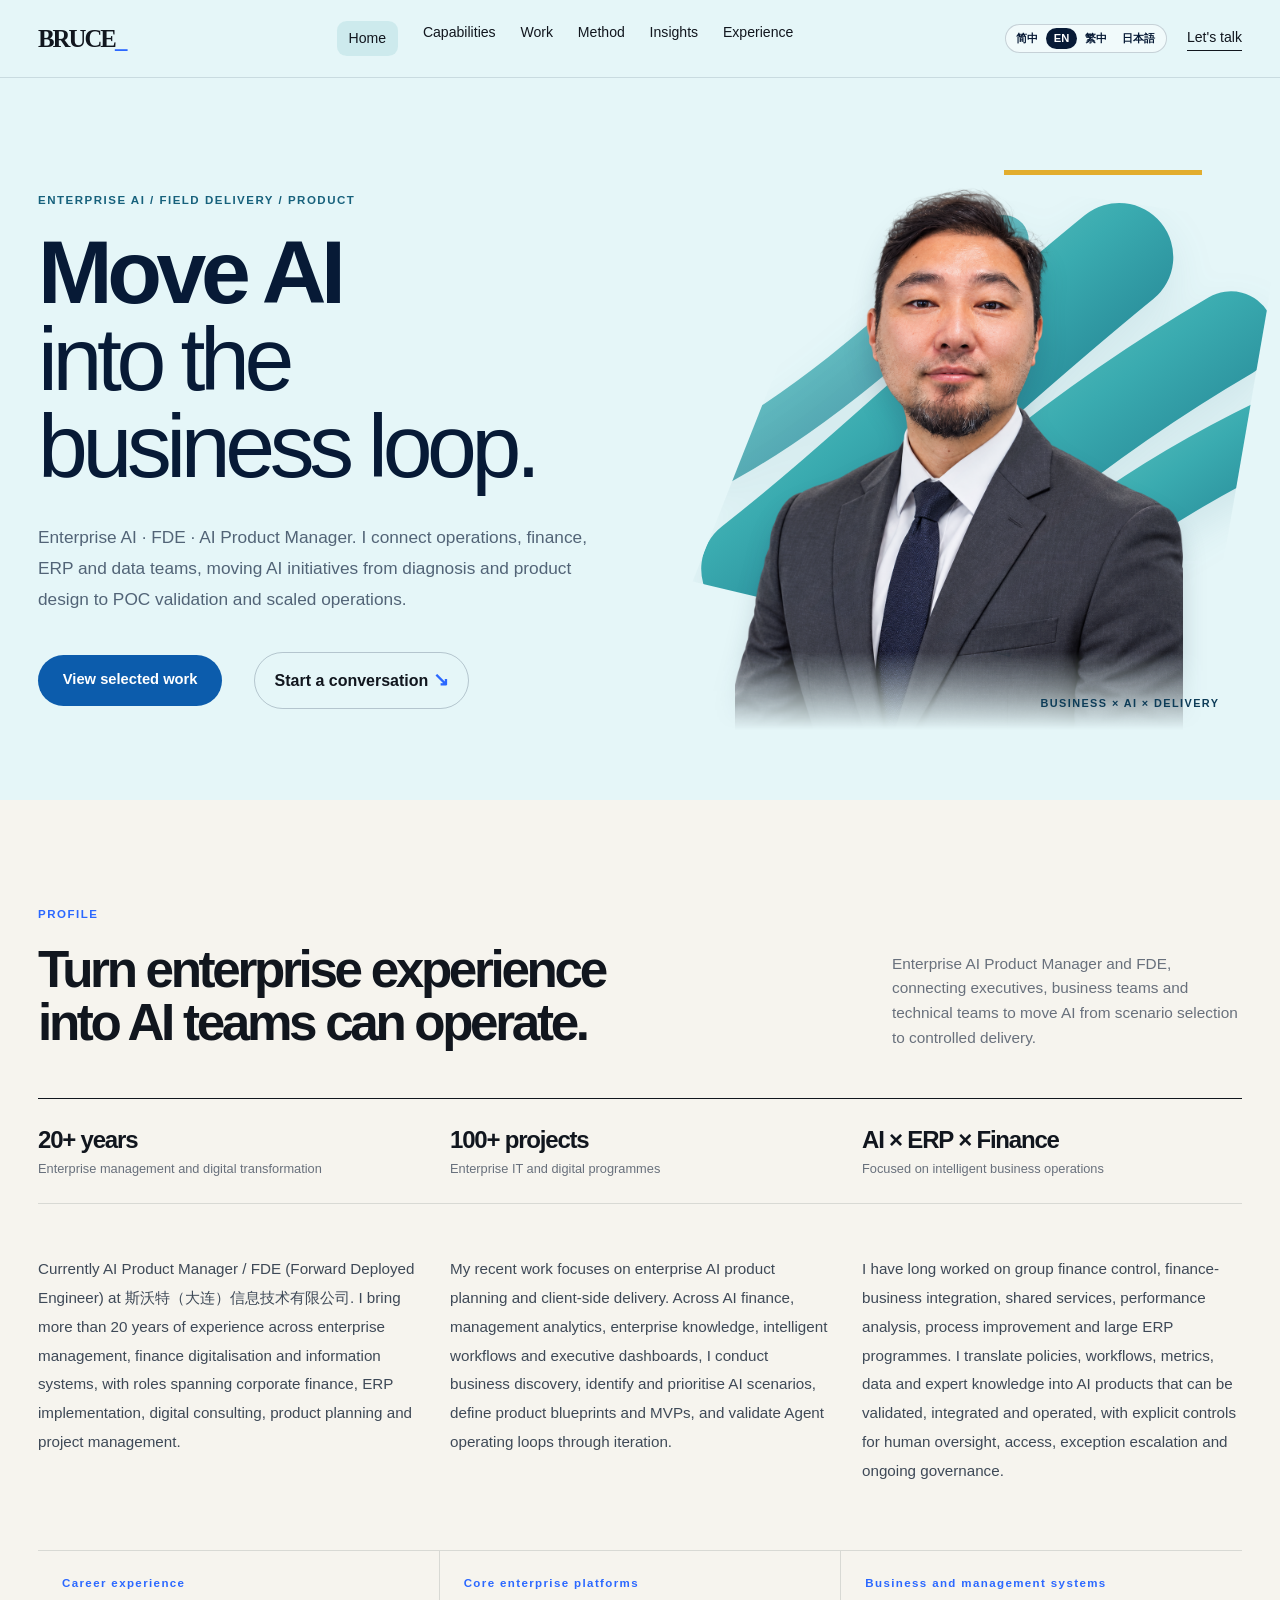
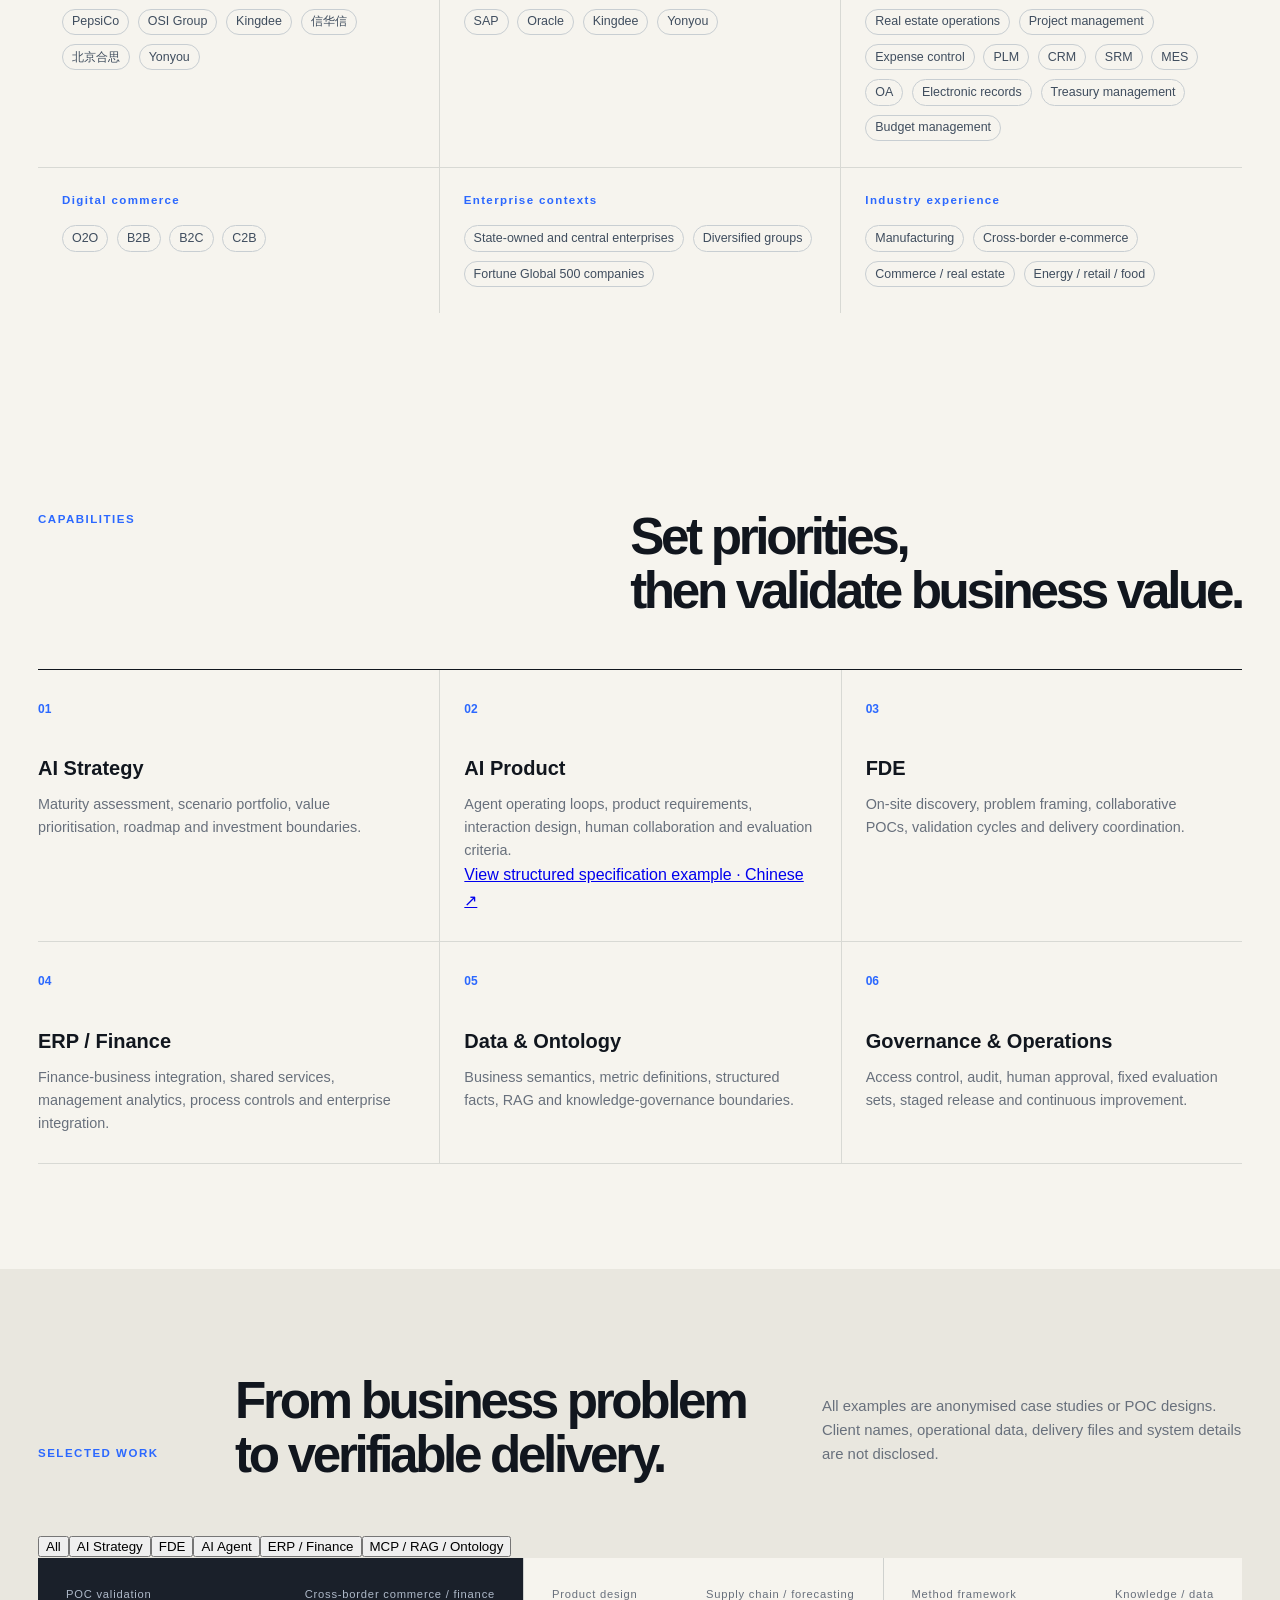
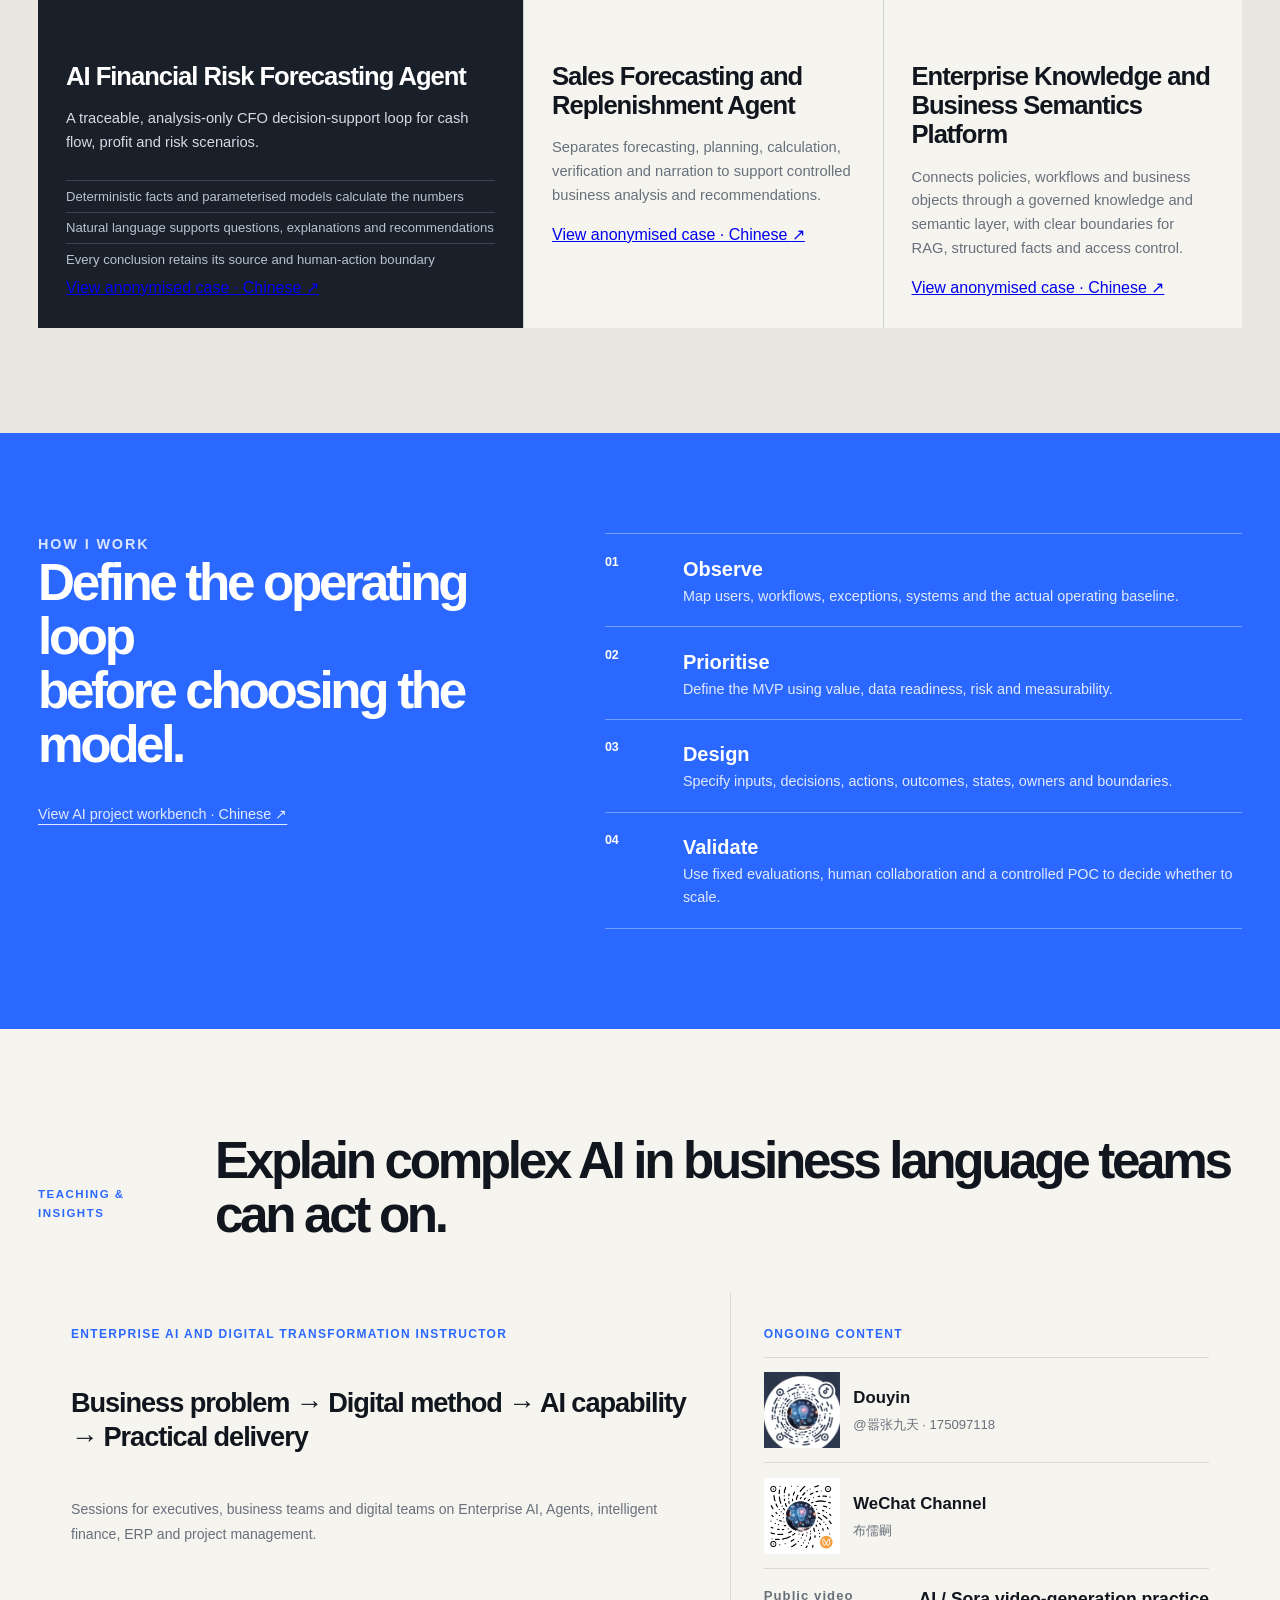
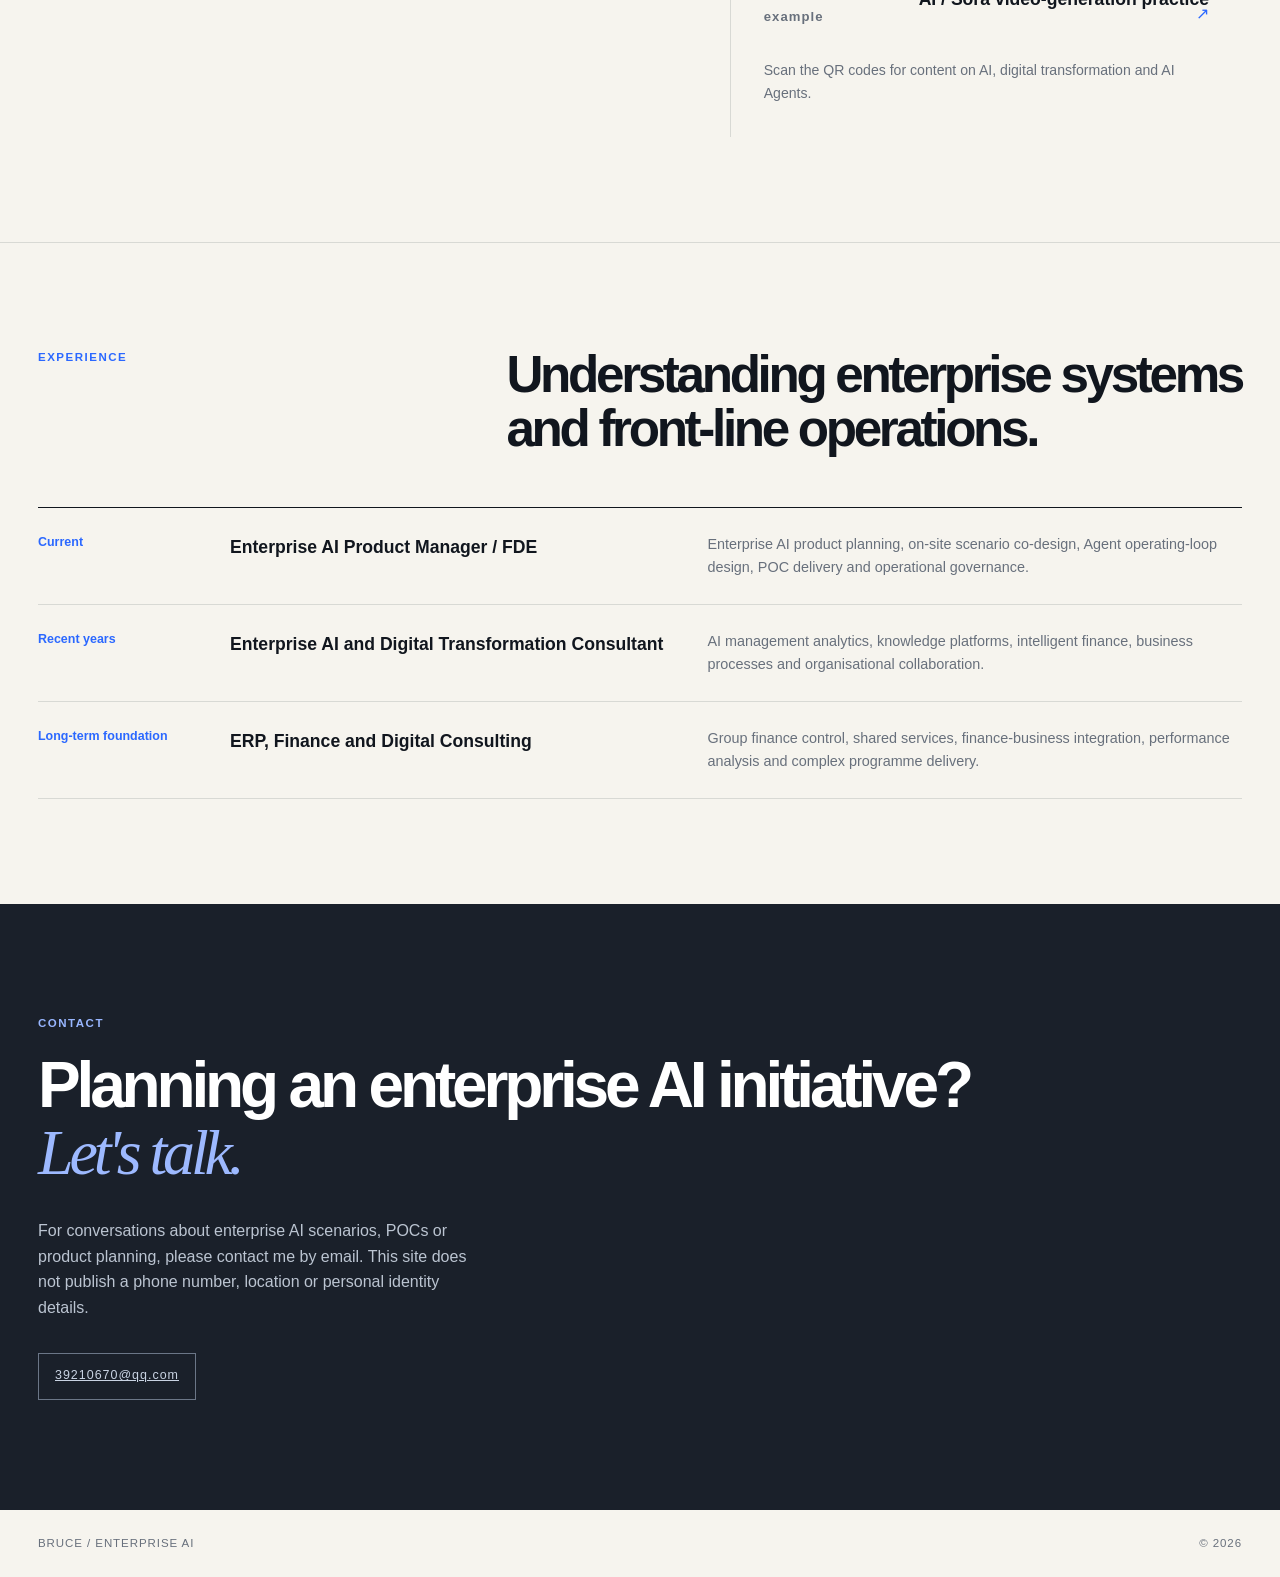
==== en/index.html @ 6c855cea "Publish Bruce AI portfolio" ====
<!doctype html>
<html lang="en">
  <head>
    <meta charset="UTF-8" />
    <meta name="viewport" content="width=device-width, initial-scale=1.0" />
    <meta name="description" content="Bruce's portfolio in Enterprise AI, FDE, AI product management and digital transformation." />
    <title>Bruce | Enterprise AI · FDE · AI Product Manager</title>
    <link rel="alternate" hreflang="zh-CN" href="../index.html" />
    <link rel="alternate" hreflang="en" href="../en/" />
    <link rel="alternate" hreflang="zh-Hant" href="../zh-hant/" />
    <link rel="alternate" hreflang="ja" href="../ja/" />
    <link rel="alternate" hreflang="x-default" href="../index.html" />
    <link rel="icon" type="image/svg+xml" href="../favicon.svg" />
    <link rel="stylesheet" href="../styles.css" />
    <link rel="stylesheet" href="../channel.css" />
    <link rel="stylesheet" href="../profile.css" />
    <link rel="stylesheet" href="../hero-refresh.css" />
    <link rel="stylesheet" href="../hero-cutout.css" />
    <link rel="stylesheet" href="../language.css" />
  </head>
  <body>
    <a class="skip-link" href="#main">Skip to main content</a>
    <header class="site-header">
      <a class="brand" href="#top" aria-label="Bruce home">BRUCE<span>_</span></a>
      <nav aria-label="Primary navigation">
        <a href="#top">Home</a>
        <a href="#capabilities">Capabilities</a>
        <a href="#projects">Work</a>
        <a href="#method">Method</a>
        <a href="#insights">Insights</a>
        <a href="#experience">Experience</a>
      </nav>
      <div class="header-tools">
        <div class="language-tabs" aria-label="Language selection">
          <a href="../index.html" lang="zh-CN">简中</a>
          <a href="../en/" lang="en" aria-current="page">EN</a>
          <a href="../zh-hant/" lang="zh-Hant">繁中</a>
          <a href="../ja/" lang="ja">日本語</a>
        </div>
        <details class="language-menu">
          <summary>EN</summary>
          <div>
            <a href="../index.html" lang="zh-CN">简体中文</a>
            <a href="../en/" lang="en" aria-current="page">English</a>
            <a href="../zh-hant/" lang="zh-Hant">繁體中文</a>
            <a href="../ja/" lang="ja">日本語</a>
          </div>
        </details>
        <a class="header-cta" href="#contact">Let's talk</a>
      </div>
    </header>

    <main id="main">
      <section class="hero" id="top" aria-labelledby="hero-title">
        <div class="hero-copy">
          <p class="eyebrow">ENTERPRISE AI / FIELD DELIVERY / PRODUCT</p>
          <h1 id="hero-title">Move AI<br /><em>into the<br />business loop.</em></h1>
          <p class="lede">Enterprise AI · FDE · AI Product Manager. I connect operations, finance, ERP and data teams, moving AI initiatives from diagnosis and product design to POC validation and scaled operations.</p>
          <div class="hero-actions">
            <a class="button primary" href="#projects">View selected work</a>
            <a class="text-link" href="#contact">Start a conversation <span aria-hidden="true">↘</span></a>
          </div>
        </div>
        <figure class="hero-portrait">
          <img src="../assets/profile/bruce-portrait-cutout-v1.png" alt="Professional portrait of Bruce" />
          <figcaption>BUSINESS × AI × DELIVERY</figcaption>
        </figure>
      </section>

      <section class="section profile" id="profile" aria-labelledby="profile-title">
        <div class="section-intro profile-intro">
          <div><p class="eyebrow">PROFILE</p><h2 id="profile-title">Turn enterprise experience<br />into AI teams can operate.</h2></div>
          <p>Enterprise AI Product Manager and FDE, connecting executives, business teams and technical teams to move AI from scenario selection to controlled delivery.</p>
        </div>
        <div class="profile-proof" aria-label="Experience overview">
          <div><strong>20+ years</strong><span>Enterprise management and digital transformation</span></div>
          <div><strong>100+ projects</strong><span>Enterprise IT and digital programmes</span></div>
          <div><strong>AI × ERP × Finance</strong><span>Focused on intelligent business operations</span></div>
        </div>
        <div class="profile-story">
          <p>Currently AI Product Manager / FDE (Forward Deployed Engineer) at 斯沃特（大连）信息技术有限公司. I bring more than 20 years of experience across enterprise management, finance digitalisation and information systems, with roles spanning corporate finance, ERP implementation, digital consulting, product planning and project management.</p>
          <p>My recent work focuses on enterprise AI product planning and client-side delivery. Across AI finance, management analytics, enterprise knowledge, intelligent workflows and executive dashboards, I conduct business discovery, identify and prioritise AI scenarios, define product blueprints and MVPs, and validate Agent operating loops through iteration.</p>
          <p>I have long worked on group finance control, finance-business integration, shared services, performance analysis, process improvement and large ERP programmes. I translate policies, workflows, metrics, data and expert knowledge into AI products that can be validated, integrated and operated, with explicit controls for human oversight, access, exception escalation and ongoing governance.</p>
        </div>
        <div class="profile-context" aria-label="Professional background overview">
          <article><p>Career experience</p><ul><li>PepsiCo</li><li>OSI Group</li><li>Kingdee</li><li>信华信</li><li>北京合思</li><li>Yonyou</li></ul></article>
          <article><p>Core enterprise platforms</p><ul><li>SAP</li><li>Oracle</li><li>Kingdee</li><li>Yonyou</li></ul></article>
          <article><p>Business and management systems</p><ul><li>Real estate operations</li><li>Project management</li><li>Expense control</li><li>PLM</li><li>CRM</li><li>SRM</li><li>MES</li><li>OA</li><li>Electronic records</li><li>Treasury management</li><li>Budget management</li></ul></article>
          <article><p>Digital commerce</p><ul><li>O2O</li><li>B2B</li><li>B2C</li><li>C2B</li></ul></article>
          <article><p>Enterprise contexts</p><ul><li>State-owned and central enterprises</li><li>Diversified groups</li><li>Fortune Global 500 companies</li></ul></article>
          <article><p>Industry experience</p><ul><li>Manufacturing</li><li>Cross-border e-commerce</li><li>Commerce / real estate</li><li>Energy / retail / food</li></ul></article>
        </div>
      </section>

      <section class="section" id="capabilities" aria-labelledby="capabilities-title">
        <div class="section-intro">
          <p class="eyebrow">CAPABILITIES</p>
          <h2 id="capabilities-title">Set priorities,<br />then validate business value.</h2>
        </div>
        <div class="capability-grid">
          <article><span>01</span><h3>AI Strategy</h3><p>Maturity assessment, scenario portfolio, value prioritisation, roadmap and investment boundaries.</p></article>
          <article><span>02</span><h3>AI Product</h3><p>Agent operating loops, product requirements, interaction design, human collaboration and evaluation criteria.</p><a href="../cases/schema-configurator.html#product-preview">View structured specification example · Chinese ↗</a></article>
          <article><span>03</span><h3>FDE</h3><p>On-site discovery, problem framing, collaborative POCs, validation cycles and delivery coordination.</p></article>
          <article><span>04</span><h3>ERP / Finance</h3><p>Finance-business integration, shared services, management analytics, process controls and enterprise integration.</p></article>
          <article><span>05</span><h3>Data & Ontology</h3><p>Business semantics, metric definitions, structured facts, RAG and knowledge-governance boundaries.</p></article>
          <article><span>06</span><h3>Governance & Operations</h3><p>Access control, audit, human approval, fixed evaluation sets, staged release and continuous improvement.</p></article>
        </div>
      </section>

      <section class="section projects" id="projects" aria-labelledby="projects-title">
        <div class="section-intro wide">
          <p class="eyebrow">SELECTED WORK</p>
          <h2 id="projects-title">From business problem<br />to verifiable delivery.</h2>
          <p>All examples are anonymised case studies or POC designs. Client names, operational data, delivery files and system details are not disclosed.</p>
        </div>
        <div class="project-filters" aria-label="Filter cases by capability">
          <button class="filter-button active" type="button" data-filter="all" aria-pressed="true">All</button><button class="filter-button" type="button" data-filter="strategy" aria-pressed="false">AI Strategy</button><button class="filter-button" type="button" data-filter="fde" aria-pressed="false">FDE</button><button class="filter-button" type="button" data-filter="agent" aria-pressed="false">AI Agent</button><button class="filter-button" type="button" data-filter="finance" aria-pressed="false">ERP / Finance</button><button class="filter-button" type="button" data-filter="ontology" aria-pressed="false">MCP / RAG / Ontology</button>
        </div>
        <div class="project-stack">
          <article class="project-card featured" data-tags="agent,fde,finance">
            <div class="project-meta"><span>POC validation</span><span>Cross-border commerce / finance</span></div>
            <h3>AI Financial Risk Forecasting Agent</h3>
            <p>A traceable, analysis-only CFO decision-support loop for cash flow, profit and risk scenarios.</p>
            <ul><li>Deterministic facts and parameterised models calculate the numbers</li><li>Natural language supports questions, explanations and recommendations</li><li>Every conclusion retains its source and human-action boundary</li></ul>
            <a class="case-link" href="../cases/ai-finance-risk-agent.html">View anonymised case · Chinese <span aria-hidden="true">↗</span></a>
          </article>
          <article class="project-card" data-tags="agent,strategy,finance">
            <div class="project-meta"><span>Product design</span><span>Supply chain / forecasting</span></div>
            <h3>Sales Forecasting and Replenishment Agent</h3>
            <p>Separates forecasting, planning, calculation, verification and narration to support controlled business analysis and recommendations.</p>
            <a class="case-link" href="../cases/sales-forecast-replenishment-agent.html">View anonymised case · Chinese <span aria-hidden="true">↗</span></a>
          </article>
          <article class="project-card" data-tags="ontology,strategy,fde">
            <div class="project-meta"><span>Method framework</span><span>Knowledge / data</span></div>
            <h3>Enterprise Knowledge and Business Semantics Platform</h3>
            <p>Connects policies, workflows and business objects through a governed knowledge and semantic layer, with clear boundaries for RAG, structured facts and access control.</p>
            <a class="case-link" href="../cases/knowledge-semantic-platform.html">View anonymised case · Chinese <span aria-hidden="true">↗</span></a>
          </article>
        </div>
      </section>

      <section class="method" id="method" aria-labelledby="method-title">
        <div>
          <p class="eyebrow">HOW I WORK</p>
          <h2 id="method-title">Define the operating loop<br />before choosing the model.</h2>
          <p style="margin-top:2rem"><a href="../cases/ai-project-workbench.html#product-preview" style="color:inherit;text-underline-offset:5px">View AI project workbench · Chinese ↗</a></p>
        </div>
        <ol>
          <li><b>01</b><div><h3>Observe</h3><p>Map users, workflows, exceptions, systems and the actual operating baseline.</p></div></li>
          <li><b>02</b><div><h3>Prioritise</h3><p>Define the MVP using value, data readiness, risk and measurability.</p></div></li>
          <li><b>03</b><div><h3>Design</h3><p>Specify inputs, decisions, actions, outcomes, states, owners and boundaries.</p></div></li>
          <li><b>04</b><div><h3>Validate</h3><p>Use fixed evaluations, human collaboration and a controlled POC to decide whether to scale.</p></div></li>
        </ol>
      </section>

      <section class="section insights" id="insights" aria-labelledby="insights-title">
        <div class="section-intro wide"><p class="eyebrow">TEACHING & INSIGHTS</p><h2 id="insights-title">Explain complex AI in business language teams can act on.</h2></div>
        <div class="insight-layout">
          <div class="teaching"><p>Enterprise AI and digital transformation instructor</p><h3>Business problem → Digital method → AI capability → Practical delivery</h3><span>Sessions for executives, business teams and digital teams on Enterprise AI, Agents, intelligent finance, ERP and project management.</span></div>
          <div class="channels"><p>Ongoing content</p><div class="channel-card"><img src="../assets/channels/image1.png" alt="QR code for the Douyin account 嚣张九天" /><div><strong>Douyin</strong><span>@嚣张九天 · 175097118</span></div></div><div class="channel-card"><img src="../assets/channels/image2.png" alt="QR code for the WeChat Channel 布儒嗣" /><div><strong>WeChat Channel</strong><span>布儒嗣</span></div></div><a class="featured-video" href="https://www.bilibili.com/video/BV1Lt421V7Rb/" target="_blank" rel="noreferrer"><span>Public video example</span><strong>AI / Sora video-generation practice</strong><i aria-hidden="true">↗</i></a><small>Scan the QR codes for content on AI, digital transformation and AI Agents.</small></div>
        </div>
      </section>

      <section class="section experience" id="experience" aria-labelledby="experience-title">
        <div class="section-intro"><p class="eyebrow">EXPERIENCE</p><h2 id="experience-title">Understanding enterprise systems<br />and front-line operations.</h2></div>
        <div class="timeline">
          <article><span>Current</span><h3>Enterprise AI Product Manager / FDE</h3><p>Enterprise AI product planning, on-site scenario co-design, Agent operating-loop design, POC delivery and operational governance.</p></article>
          <article><span>Recent years</span><h3>Enterprise AI and Digital Transformation Consultant</h3><p>AI management analytics, knowledge platforms, intelligent finance, business processes and organisational collaboration.</p></article>
          <article><span>Long-term foundation</span><h3>ERP, Finance and Digital Consulting</h3><p>Group finance control, shared services, finance-business integration, performance analysis and complex programme delivery.</p></article>
        </div>
      </section>

      <section class="contact" id="contact" aria-labelledby="contact-title">
        <p class="eyebrow">CONTACT</p>
        <h2 id="contact-title">Planning an enterprise AI initiative?<br /><em>Let's talk.</em></h2>
        <p>For conversations about enterprise AI scenarios, POCs or product planning, please contact me by email. This site does not publish a phone number, location or personal identity details.</p>
        <a class="email-placeholder" href="mailto:39210670@qq.com">39210670@qq.com</a>
      </section>
    </main>

    <footer><span>BRUCE / ENTERPRISE AI</span><span>© 2026</span></footer>
    <script>
      const filters = document.querySelectorAll('.filter-button');
      const cards = document.querySelectorAll('.project-card');
      filters.forEach((filter) => filter.addEventListener('click', () => {
        const selected = filter.dataset.filter;
        filters.forEach((item) => { item.classList.toggle('active', item === filter); item.setAttribute('aria-pressed', item === filter); });
        cards.forEach((card) => { card.hidden = selected !== 'all' && !card.dataset.tags.split(',').includes(selected); });
      }));
    </script>
  </body>
</html>
---- styles.css ----
:root{--ink:#11161e;--paper:#f6f4ee;--muted:#68707c;--line:#d8d9d4;--blue:#2b68ff;--blue-pale:#eaf0ff;--panel:#1a202a}*{box-sizing:border-box}html{scroll-behavior:smooth}body{margin:0;background:var(--paper);color:var(--ink);font-family:Inter,"PingFang SC","Microsoft YaHei",Arial,sans-serif;font-size:16px;line-height:1.6}.skip-link{position:absolute;left:-999px}.skip-link:focus{left:1rem;top:1rem;background:#fff;padding:.5rem;z-index:10}.site-header{height:78px;display:flex;align-items:center;justify-content:space-between;max-width:1280px;margin:auto;padding:0 38px;border-bottom:1px solid var(--line)}.brand{font-family:Georgia,serif;font-size:1.55rem;font-weight:800;letter-spacing:-.08em;color:var(--ink);text-decoration:none}.brand span{color:var(--blue)}nav{display:flex;gap:1.55rem}nav a,.header-cta{font-size:.88rem;text-decoration:none;color:var(--ink)}.header-cta{border-bottom:1px solid var(--ink);padding-bottom:2px}.hero{max-width:1280px;margin:auto;padding:100px 38px 84px;display:grid;grid-template-columns:1.12fr .88fr;gap:5rem;min-height:650px}.eyebrow{margin:0 0 1.2rem;font-size:.72rem;font-weight:700;letter-spacing:.13em;color:var(--blue)}h1,h2,h3,p{margin-top:0}h1{font-size:clamp(3.4rem,7vw,6.8rem);line-height:.97;letter-spacing:-.075em;margin:0 0 2rem}h1 em,h2 em{font-family:Georgia,serif;font-weight:400}h1 em{color:var(--blue)}.lede{max-width:590px;color:#404853;font-size:1.08rem;line-height:1.8}.hero-actions{display:flex;align-items:center;gap:2rem;margin-top:2.3rem}.button{display:inline-block;padding:.85rem 1.25rem;text-decoration:none;font-weight:700;font-size:.92rem}.primary{background:var(--blue);color:white}.text-link{color:var(--ink);text-decoration:none;font-weight:600}.text-link span{color:var(--blue);font-size:1.2rem}.hero-map{position:relative;min-height:405px;background:var(--panel);color:white;overflow:hidden;border-radius:2px}.hero-map:before,.hero-map:after{content:"";position:absolute;border:1px solid rgba(255,255,255,.15);border-radius:50%;width:440px;height:440px;left:50%;top:50%;transform:translate(-50%,-50%)}.hero-map:after{width:270px;height:270px}.map-label{position:absolute;top:22px;left:25px;font-size:.68rem;color:#a9b2c0;letter-spacing:.13em}.map-core{position:absolute;left:50%;top:50%;transform:translate(-50%,-50%);font-weight:800;font-size:1.5rem;line-height:1.1;text-align:center;color:#fff}.map-node{position:absolute;font-size:.75rem;padding:.35rem .55rem;background:#293343;border:1px solid #536173;border-radius:3px}.map-node.top{top:54px;left:50%;transform:translateX(-50%)}.map-node.left{left:30px;top:50%;transform:translateY(-50%)}.map-node.right{right:22px;top:50%;transform:translateY(-50%)}.map-node.bottom{bottom:55px;left:50%;transform:translateX(-50%)}.map-caption{position:absolute;bottom:19px;left:25px;right:25px;color:#bbc3cf;font-size:.78rem;line-height:1.4}.proof-strip{background:var(--ink);color:#fff;display:grid;grid-template-columns:repeat(3,1fr);padding:34px max(38px,calc((100vw - 1204px)/2));gap:2rem}.proof-strip div{display:flex;flex-direction:column}.proof-strip strong{font-size:1.45rem;letter-spacing:-.04em}.proof-strip span{font-size:.8rem;color:#b7bfca}.section{max-width:1280px;margin:auto;padding:105px 38px}.section-intro{display:flex;justify-content:space-between;gap:3rem;margin-bottom:3.2rem}.section-intro.wide{align-items:end}.section-intro.wide>p:last-child{max-width:420px;color:var(--muted);font-size:.93rem}h2{font-size:clamp(2.3rem,4vw,4rem);line-height:1.05;letter-spacing:-.065em;margin:0}.capability-grid{display:grid;grid-template-columns:repeat(3,1fr);border-top:1px solid var(--ink)}.capability-grid article{padding:25px 24px 28px 0;border-bottom:1px solid var(--line);min-height:190px}.capability-grid article:not(:nth-child(3n+1)){padding-left:24px;border-left:1px solid var(--line)}.capability-grid span{font-size:.75rem;color:var(--blue);font-weight:700}.capability-grid h3{font-size:1.25rem;margin:2rem 0 .55rem}.capability-grid p{margin:0;color:var(--muted);font-size:.9rem}.projects{background:#e9e7df;max-width:none;padding-left:max(38px,calc((100vw - 1204px)/2));padding-right:max(38px,calc((100vw - 1204px)/2))}.project-stack{display:grid;grid-template-columns:1.15fr .85fr .85fr;gap:1px;background:#cfd1ce}.project-card{min-height:320px;background:var(--paper);padding:28px;display:flex;flex-direction:column}.project-card.featured{background:var(--panel);color:#fff}.project-meta{display:flex;justify-content:space-between;gap:1rem;font-size:.7rem;letter-spacing:.07em;color:var(--muted)}.featured .project-meta{color:#aeb9c9}.project-card h3{font-size:1.6rem;line-height:1.15;letter-spacing:-.04em;margin:3.6rem 0 1rem}.project-card p{color:var(--muted);font-size:.92rem}.featured p{color:#d3dae4}.project-card ul{padding:0;list-style:none;margin:auto 0 0;font-size:.82rem;color:#b9c2d0}.project-card li{padding:.3rem 0;border-top:1px solid #3a4352}.method{background:var(--blue);color:#fff;padding:100px max(38px,calc((100vw - 1204px)/2));display:grid;grid-template-columns:.85fr 1.15fr;gap:6rem}.method .eyebrow{color:#d9e4ff}.method ol{padding:0;margin:0;list-style:none;border-top:1px solid rgba(255,255,255,.35)}.method li{display:grid;grid-template-columns:62px 1fr;padding:1.15rem 0;border-bottom:1px solid rgba(255,255,255,.35);gap:1rem}.method b{font-size:.78rem}.method h3{font-size:1.25rem;margin:0}.method p{margin:0;color:#e1e9ff;font-size:.9rem}.insight-layout{display:grid;grid-template-columns:1.15fr .85fr;gap:1px;background:var(--line)}.teaching,.channels{background:var(--paper);padding:33px}.teaching>p,.channels>p{font-size:.75rem;text-transform:uppercase;letter-spacing:.11em;color:var(--blue);font-weight:700}.teaching h3{font-size:1.7rem;line-height:1.25;letter-spacing:-.04em;margin:2.6rem 0}.teaching span,.channels small{color:var(--muted);font-size:.88rem}.channels a{display:grid;grid-template-columns:1fr auto;gap:.1rem;position:relative;text-decoration:none;color:var(--ink);border-top:1px solid var(--line);padding:1rem 0}.channels a strong{font-size:1.1rem}.channels a span{grid-column:1;color:var(--muted);font-size:.82rem}.channels a i{grid-row:1/3;grid-column:2;color:var(--blue);font-style:normal}.channels small{display:block;margin-top:1rem}.experience{border-top:1px solid var(--line)}.timeline{border-top:1px solid var(--ink)}.timeline article{display:grid;grid-template-columns:160px 1fr 1.2fr;gap:2rem;padding:25px 0;border-bottom:1px solid var(--line)}.timeline span{font-size:.78rem;color:var(--blue);font-weight:700}.timeline h3{font-size:1.1rem;margin:0}.timeline p{margin:0;color:var(--muted);font-size:.9rem}.contact{background:var(--panel);color:#fff;padding:110px max(38px,calc((100vw - 1204px)/2))}.contact .eyebrow{color:#98b6ff}.contact h2{font-size:clamp(2.7rem,5vw,5rem)}.contact h2 em{color:#9db9ff}.contact>p:not(.eyebrow){color:#bbc4d1;max-width:450px;margin:2rem 0}.email-placeholder{display:inline-block;border:1px solid #6b7687;padding:.8rem 1rem;font-size:.78rem;letter-spacing:.08em;color:#c9d3e3}footer{max-width:1280px;margin:auto;padding:24px 38px;display:flex;justify-content:space-between;color:var(--muted);font-size:.72rem;letter-spacing:.08em}@media(max-width:800px){.site-header{padding:0 20px;height:66px}.site-header nav{display:none}.hero{padding:70px 20px 56px;grid-template-columns:1fr;gap:3.5rem}.hero-map{min-height:350px}.proof-strip{grid-template-columns:1fr;padding:28px 20px;gap:1.3rem}.section{padding:72px 20px}.section-intro{display:block;margin-bottom:2.4rem}.section-intro .eyebrow{margin-bottom:.8rem}.capability-grid{grid-template-columns:1fr}.capability-grid article,.capability-grid article:not(:nth-child(3n+1)){padding:22px 0;border-left:0;min-height:auto}.projects{padding:72px 20px}.project-stack,.insight-layout,.method{grid-template-columns:1fr}.project-card{min-height:250px}.method{padding:72px 20px;gap:3rem}.timeline article{grid-template-columns:1fr;gap:.4rem}.contact{padding:78px 20px}footer{padding:22px 20px}.hero-actions{align-items:flex-start;flex-direction:column;gap:1rem}}
---- channel.css ----
.channel-card{display:flex;align-items:center;gap:.85rem;border-top:1px solid #d8d9d4;padding:.9rem 0}.channel-card img{width:76px;height:76px;object-fit:cover}.channel-card strong{display:block;font-size:1.05rem}.channel-card span{display:block;color:#68707c;font-size:.82rem;margin-top:.1rem}@media(max-width:800px){.channel-card img{width:88px;height:88px}}
.featured-video{position:relative;display:block;border-top:1px solid #d8d9d4;padding:1rem 1.5rem 1rem 0;color:#11161e;text-decoration:none}.featured-video span{display:block;color:#2b68ff;font-size:.72rem;font-weight:700;letter-spacing:.08em}.featured-video strong{font-size:.92rem}.featured-video i{position:absolute;right:0;top:50%;transform:translateY(-50%);color:#2b68ff;font-style:normal}
---- profile.css ----
.profile{padding-bottom:92px}.profile-intro{align-items:end;margin-bottom:3rem}.profile-intro>p{max-width:350px;margin:0;color:var(--muted);font-size:.96rem}.profile-proof{display:grid;grid-template-columns:repeat(3,1fr);gap:2rem;border-top:1px solid var(--ink);border-bottom:1px solid var(--line);margin-bottom:3.2rem;padding:1.35rem 0 1.45rem}.profile-proof div{display:flex;flex-direction:column}.profile-proof strong{font-size:1.5rem;letter-spacing:-.05em}.profile-proof span{color:var(--muted);font-size:.8rem}.profile-story{display:grid;grid-template-columns:repeat(3,1fr);gap:2rem}.profile-story p{margin:0;color:#3e4957;font-size:.95rem;line-height:1.9}.profile-context{display:grid;grid-template-columns:repeat(3,1fr);gap:1px;margin-top:4rem;background:var(--line);border-top:1px solid var(--line)}.profile-context article{padding:1.45rem 1.5rem 1.6rem;background:var(--paper)}.profile-context p{margin:0 0 1rem;color:var(--blue);font-size:.72rem;font-weight:700;letter-spacing:.12em}.profile-context ul{display:flex;flex-wrap:wrap;gap:.55rem;list-style:none;margin:0;padding:0}.profile-context li{padding:.3rem .56rem;border:1px solid #c8ced2;border-radius:999px;color:#3f4d5e;font-size:.78rem;line-height:1.2}@media(max-width:800px){.profile{padding-bottom:66px}.profile-proof,.profile-story,.profile-context{grid-template-columns:1fr;gap:1.35rem}.profile-proof{margin-bottom:2.5rem}.profile-context{gap:1px;margin-top:2.5rem}.profile-context article{padding:1.25rem}.profile-intro>p{margin-top:1.2rem}}
---- hero-refresh.css ----
:root{--hero-sky:#e5f6f8;--hero-ink:#071a36;--hero-teal:#2f9ea5;--hero-gold:#e2ad2e}.site-header{max-width:none;background:var(--hero-sky);border-bottom:1px solid rgba(7,26,54,.12)}.site-header nav a:first-child{background:rgba(47,158,165,.13);padding:.42rem .75rem;border-radius:.6rem}.hero{max-width:none;background:var(--hero-sky);padding:92px max(38px,calc((100vw - 1204px)/2)) 70px;grid-template-columns:1.02fr .98fr;gap:3rem;min-height:660px;overflow:hidden}.hero-copy{align-self:center;position:relative;z-index:1}.hero .eyebrow{color:#17617c}.hero h1{color:var(--hero-ink);font-family:Inter,"PingFang SC","Microsoft YaHei",Arial,sans-serif;font-weight:800;letter-spacing:-.07em}.hero h1 em{font-family:inherit;color:var(--hero-ink);font-style:normal}.hero .lede{color:#526477;max-width:560px}.hero .primary{border-radius:999px;background:#0c5cac;padding:.85rem 1.55rem}.hero .text-link{border:1px solid rgba(7,26,54,.22);border-radius:999px;padding:.76rem 1.2rem}.hero-portrait{position:relative;min-height:500px;margin:0;align-self:end;display:flex;justify-content:center;isolation:isolate}.hero-portrait:before{content:"";position:absolute;z-index:-1;width:78%;height:92%;right:3%;top:3%;background:linear-gradient(145deg,var(--hero-teal),#197287);clip-path:polygon(28% 0,100% 11%,86% 98%,0 76%)}.hero-portrait:after{content:"";position:absolute;z-index:-1;width:42%;height:5px;right:7%;top:8%;background:var(--hero-gold)}.hero-portrait img{width:min(100%,470px);height:540px;object-fit:cover;object-position:50% 17%;align-self:end;mask-image:linear-gradient(to bottom,#000 83%,transparent 100%)}.hero-portrait figcaption{position:absolute;right:4%;bottom:18px;color:#0d3c58;letter-spacing:.13em;font-size:.68rem;font-weight:700}@media(max-width:800px){.site-header nav{display:none}.hero{padding:60px 20px 0;grid-template-columns:1fr;gap:1rem;min-height:0}.hero-portrait{min-height:395px}.hero-portrait img{height:420px;width:min(100%,360px)}.hero-portrait:before{width:86%;height:86%;right:2%;top:4%}.hero-portrait figcaption{bottom:12px}.hero-actions{flex-direction:row;flex-wrap:wrap}.hero .text-link{font-size:.85rem}}
---- hero-cutout.css ----
.hero-portrait{min-height:530px}.hero-portrait:before{width:104%;height:98%;right:-7%;top:-1%;background:url("data:image/svg+xml,%3Csvg xmlns='http://www.w3.org/2000/svg' viewBox='0 0 680 570'%3E%3Cdefs%3E%3ClinearGradient id='g' x1='.08' x2='.9' y1='.06' y2='.92'%3E%3Cstop stop-color='%2369cbc3'/%3E%3Cstop offset='.42' stop-color='%233aabb0'/%3E%3Cstop offset='1' stop-color='%23176d83'/%3E%3C/linearGradient%3E%3C/defs%3E%3Cg fill='none' stroke='url(%23g)' stroke-linecap='round'%3E%3Cpath d='M72 435 C198 337 321 214 492 75' stroke-width='125'/%3E%3Cpath d='M166 522 C304 390 436 273 621 165' stroke-width='101'/%3E%3Cpath d='M303 545 C414 423 534 342 668 277' stroke-width='78'/%3E%3Cpath d='M29 310 C144 248 245 154 359 55' stroke-width='57' opacity='.76'/%3E%3C/g%3E%3C/svg%3E") center/contain no-repeat;filter:drop-shadow(0 18px 20px rgba(23,109,128,.11))}.hero-portrait:after{top:0;width:35%;right:7%;box-shadow:0 390px 0 -1px rgba(229,246,248,.75)}.hero-portrait img{width:min(112%,540px);height:auto;max-height:560px;object-fit:contain;object-position:center bottom;filter:drop-shadow(0 18px 12px rgba(7,26,54,.16));mask-image:linear-gradient(to bottom,#000 86%,transparent 100%)}@media(max-width:800px){.hero-portrait{min-height:430px}.hero-portrait:before{width:110%;right:-10%;top:-1%}.hero-portrait:after{top:1%;width:34%;right:7%;box-shadow:0 300px 0 -1px rgba(229,246,248,.75)}.hero-portrait img{width:min(112%,410px);height:auto;max-height:445px}}
---- language.css ----
.header-tools{display:flex;align-items:center;gap:1.25rem}.language-tabs{display:flex;align-items:center;padding:.2rem;border:1px solid rgba(7,26,54,.18);border-radius:999px;background:rgba(255,255,255,.45)}.language-tabs a{padding:.22rem .48rem;border-radius:999px;color:var(--hero-ink,#071a36);font-size:.7rem;font-weight:700;line-height:1.2;text-decoration:none;white-space:nowrap}.language-tabs a[aria-current="page"]{background:var(--hero-ink,#071a36);color:#fff}.language-menu{display:none;position:relative}.language-menu summary{list-style:none;cursor:pointer;border:1px solid rgba(7,26,54,.22);border-radius:999px;padding:.35rem .65rem;color:var(--hero-ink,#071a36);font-size:.72rem;font-weight:750;line-height:1}.language-menu summary::-webkit-details-marker{display:none}.language-menu summary:after{content:"▾";margin-left:.35rem;font-size:.62rem}.language-menu[open] summary:after{content:"▴"}.language-menu>div{position:absolute;right:0;top:calc(100% + .55rem);z-index:20;min-width:132px;padding:.4rem;background:#fff;border:1px solid rgba(7,26,54,.14);border-radius:.75rem;box-shadow:0 12px 30px rgba(7,26,54,.15)}.language-menu a{display:block;padding:.48rem .55rem;border-radius:.45rem;color:var(--hero-ink,#071a36);font-size:.78rem;text-decoration:none;white-space:nowrap}.language-menu a:hover,.language-menu a:focus-visible,.language-menu a[aria-current="page"]{background:rgba(47,158,165,.13)}html[lang="zh-Hant"] body{font-family:Inter,"PingFang TC","Microsoft JhengHei",Arial,sans-serif}html[lang="ja"] body{font-family:Inter,"Hiragino Sans","Yu Gothic",Meiryo,Arial,sans-serif}html[lang="en"] .hero h1{font-size:clamp(4.2rem,7vw,7.2rem);letter-spacing:-.06em}html[lang="ja"] .hero h1{font-size:clamp(3.9rem,6vw,6.6rem);letter-spacing:-.045em}@media(max-width:1100px){.site-header nav{gap:.85rem}.language-tabs a{padding:.22rem .38rem}.header-tools{gap:.7rem}}@media(max-width:800px){.language-tabs{display:none}.language-menu{display:block}.header-tools{gap:.75rem}.header-cta{font-size:.78rem}.site-header{overflow:visible;position:relative;z-index:30}html[lang="en"] .hero h1,html[lang="ja"] .hero h1{font-size:clamp(3.1rem,14vw,4.2rem)}}@media(max-width:390px){.header-tools{gap:.55rem}.header-cta{display:none}}
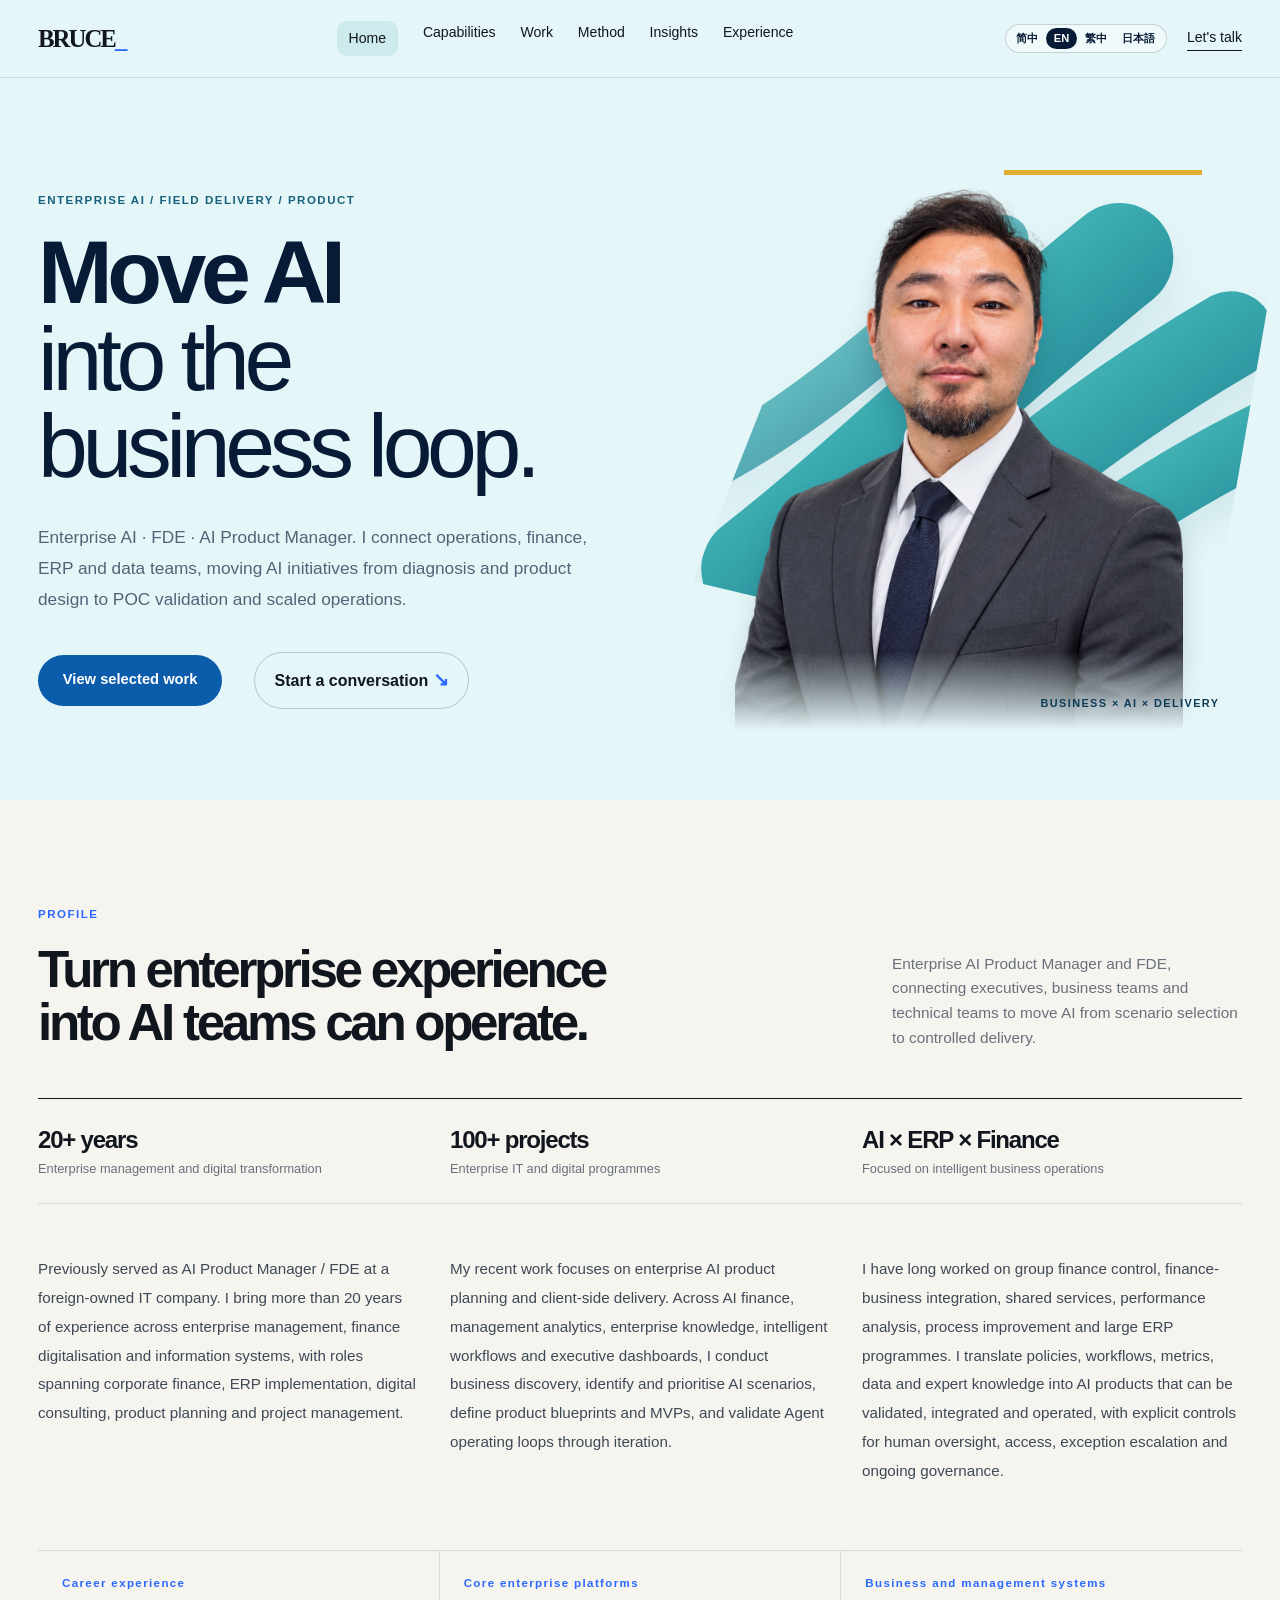
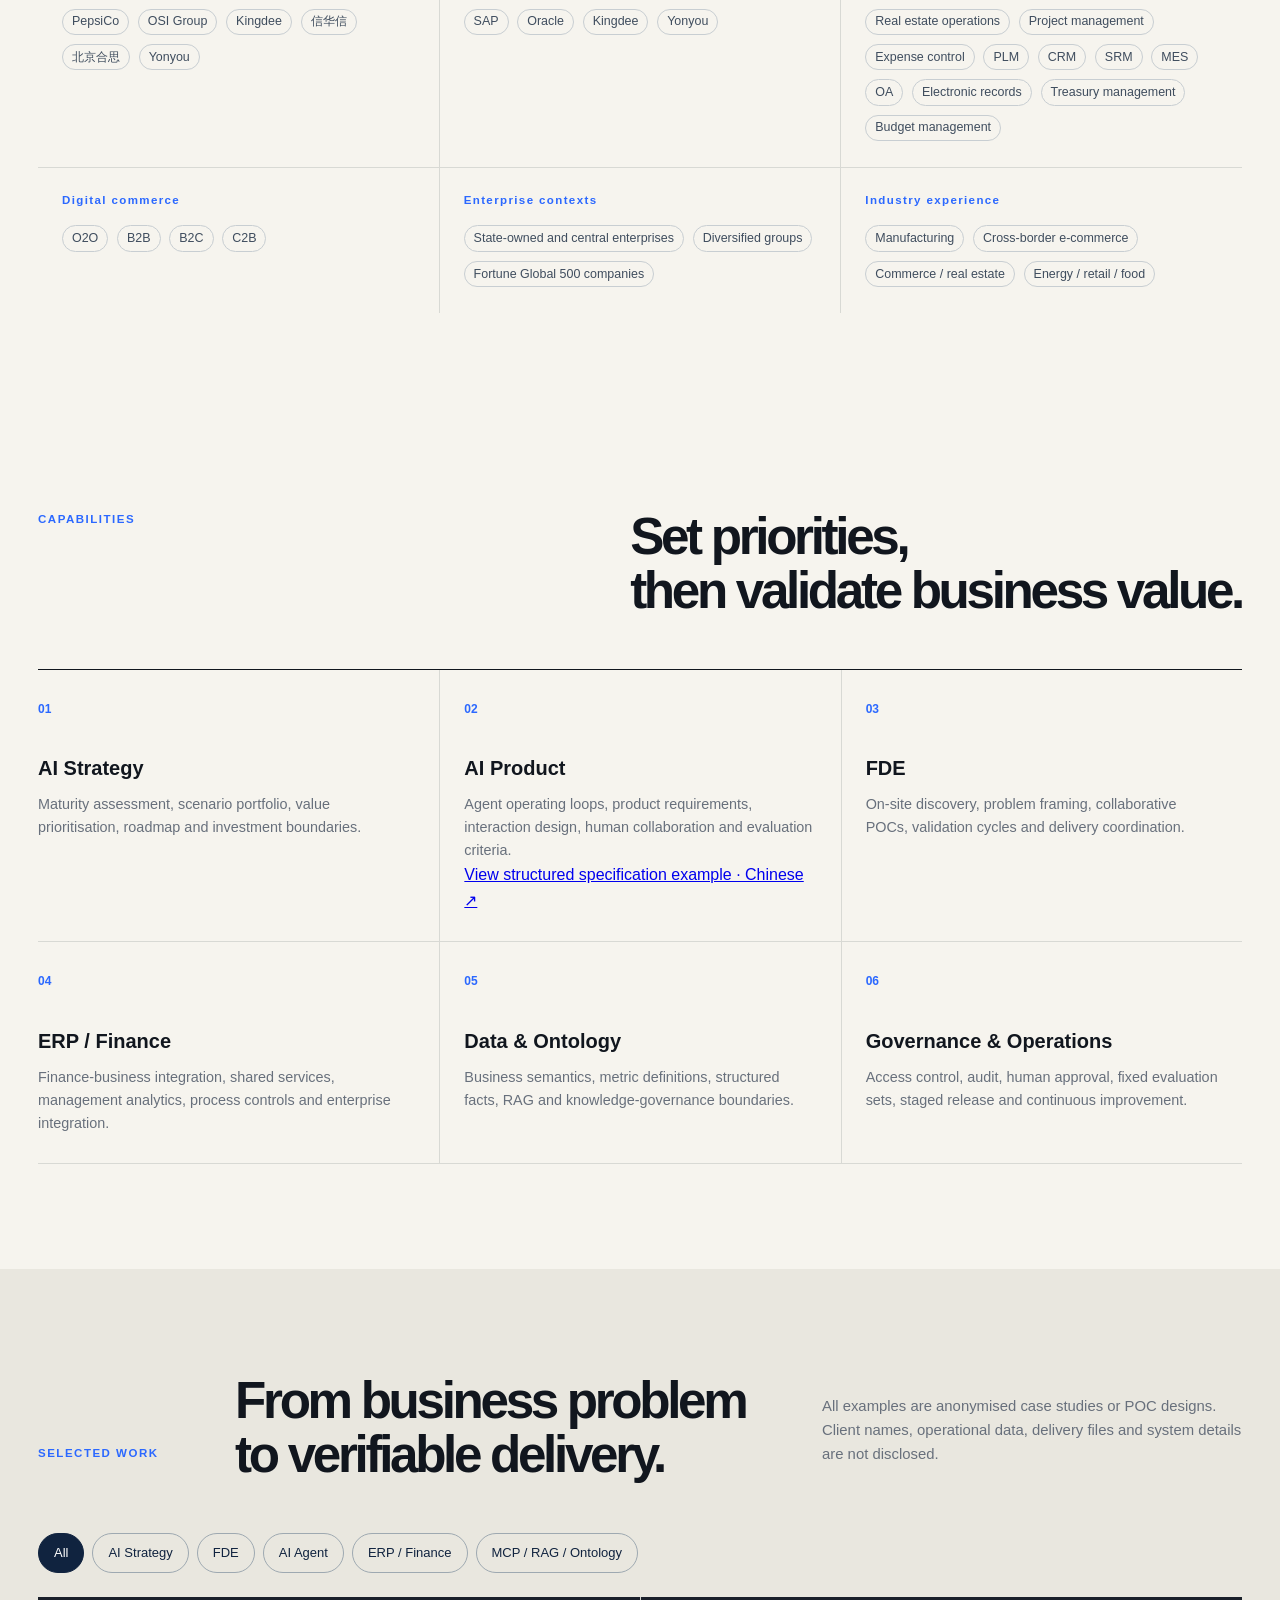
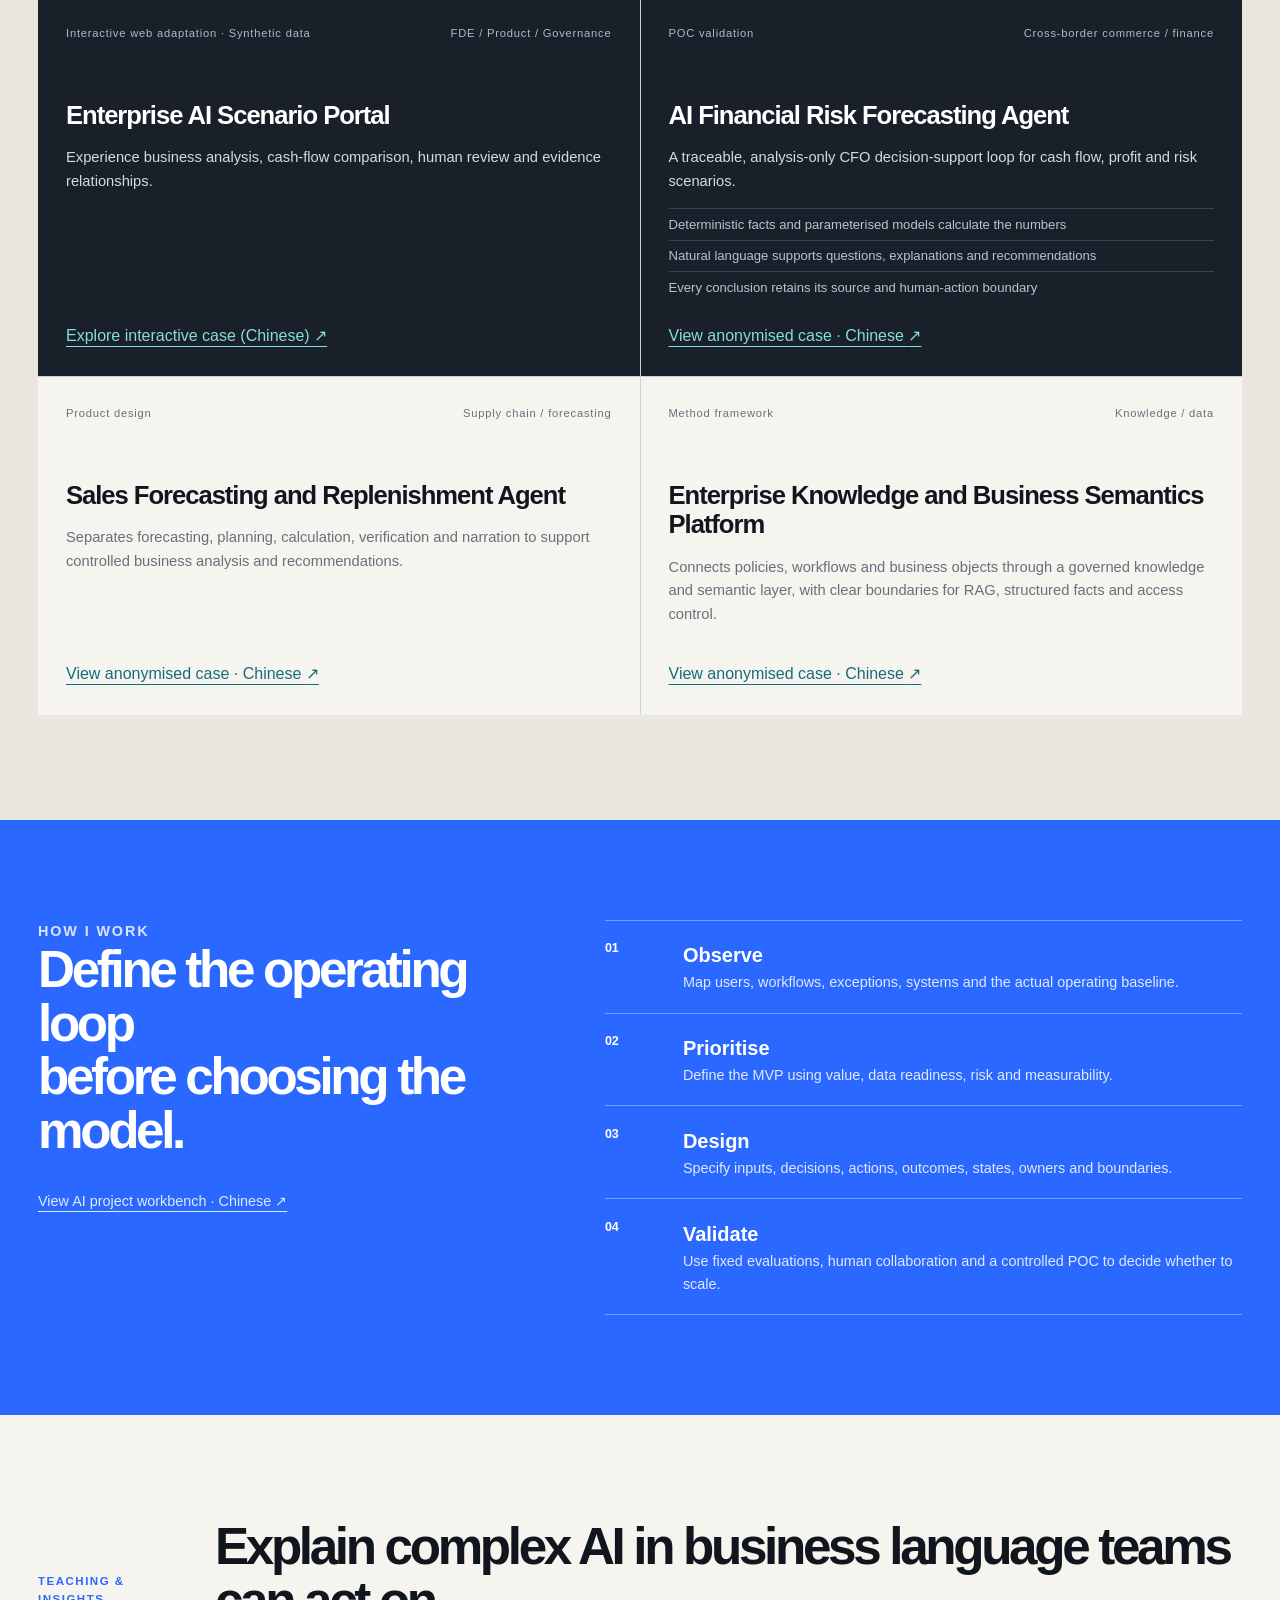
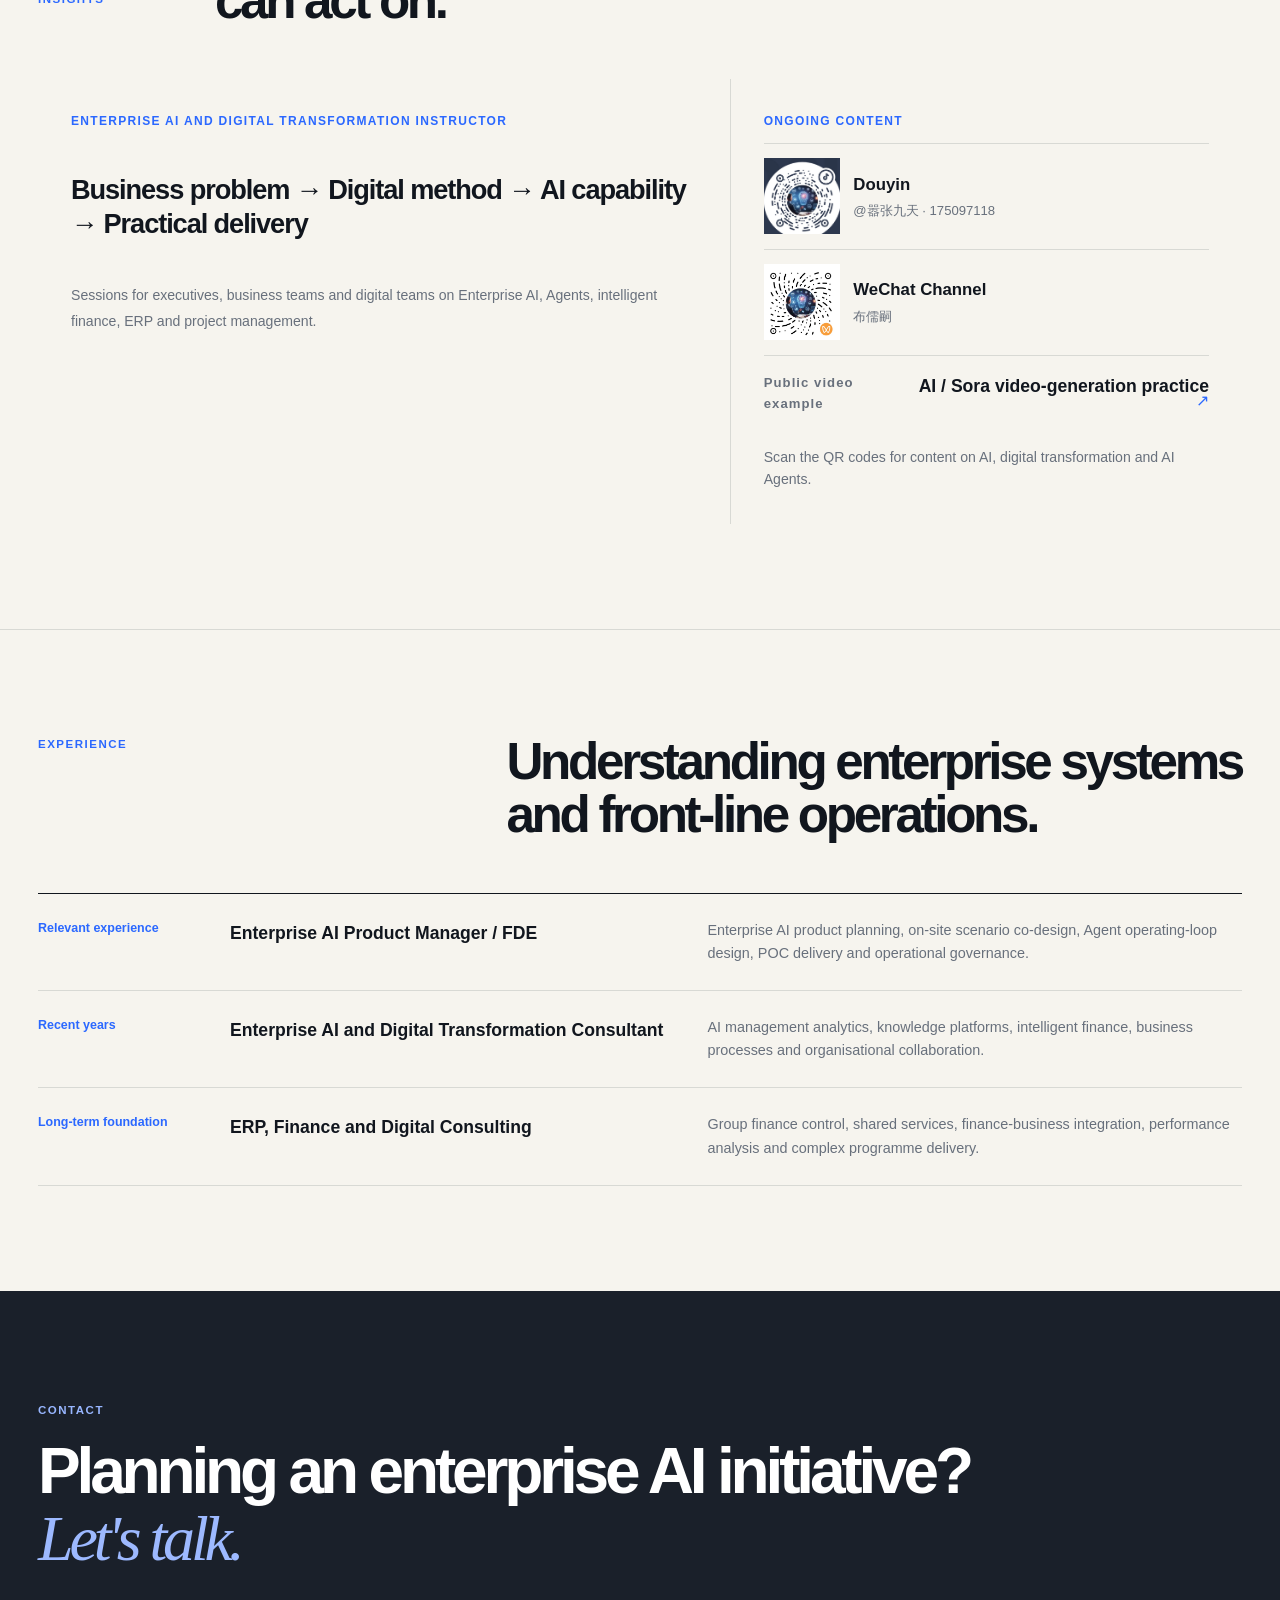
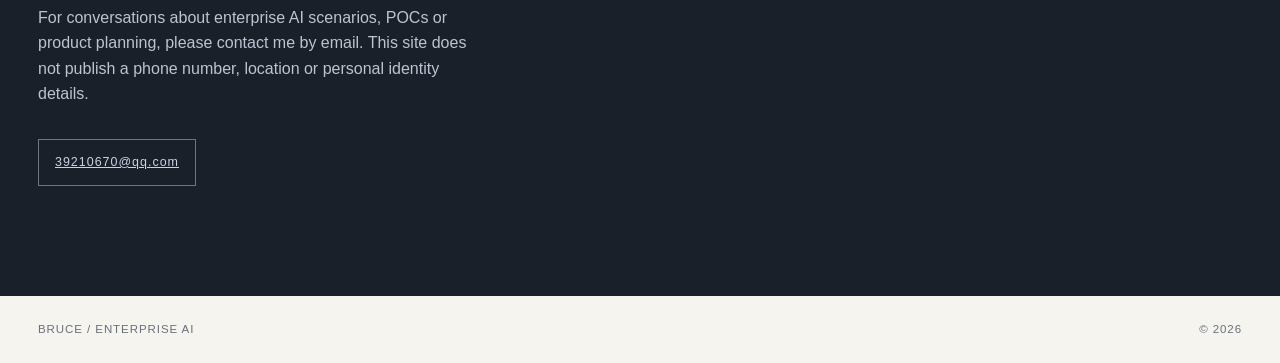
==== commit 829eeef2: "Add interactive enterprise AI portal and anonymise former employer" ====
--- a/en/index.html
+++ b/en/index.html
@@ -78,7 +78,7 @@
           <div><strong>AI × ERP × Finance</strong><span>Focused on intelligent business operations</span></div>
         </div>
         <div class="profile-story">
-          <p>Currently AI Product Manager / FDE (Forward Deployed Engineer) at 斯沃特（大连）信息技术有限公司. I bring more than 20 years of experience across enterprise management, finance digitalisation and information systems, with roles spanning corporate finance, ERP implementation, digital consulting, product planning and project management.</p>
+          <p>Previously served as AI Product Manager / FDE at a foreign-owned IT company. I bring more than 20 years of experience across enterprise management, finance digitalisation and information systems, with roles spanning corporate finance, ERP implementation, digital consulting, product planning and project management.</p>
           <p>My recent work focuses on enterprise AI product planning and client-side delivery. Across AI finance, management analytics, enterprise knowledge, intelligent workflows and executive dashboards, I conduct business discovery, identify and prioritise AI scenarios, define product blueprints and MVPs, and validate Agent operating loops through iteration.</p>
           <p>I have long worked on group finance control, finance-business integration, shared services, performance analysis, process improvement and large ERP programmes. I translate policies, workflows, metrics, data and expert knowledge into AI products that can be validated, integrated and operated, with explicit controls for human oversight, access, exception escalation and ongoing governance.</p>
         </div>
@@ -117,6 +117,7 @@
           <button class="filter-button active" type="button" data-filter="all" aria-pressed="true">All</button><button class="filter-button" type="button" data-filter="strategy" aria-pressed="false">AI Strategy</button><button class="filter-button" type="button" data-filter="fde" aria-pressed="false">FDE</button><button class="filter-button" type="button" data-filter="agent" aria-pressed="false">AI Agent</button><button class="filter-button" type="button" data-filter="finance" aria-pressed="false">ERP / Finance</button><button class="filter-button" type="button" data-filter="ontology" aria-pressed="false">MCP / RAG / Ontology</button>
         </div>
         <div class="project-stack">
+          <article class="project-card featured" data-tags="agent,fde,finance,strategy,ontology"><div class="project-meta"><span>Interactive web adaptation · Synthetic data</span><span>FDE / Product / Governance</span></div><h3>Enterprise AI Scenario Portal</h3><p>Experience business analysis, cash-flow comparison, human review and evidence relationships.</p><a class="case-link" href="../cases/enterprise-ai-scenario-portal.html">Explore interactive case (Chinese) ↗</a></article>
           <article class="project-card featured" data-tags="agent,fde,finance">
             <div class="project-meta"><span>POC validation</span><span>Cross-border commerce / finance</span></div>
             <h3>AI Financial Risk Forecasting Agent</h3>
@@ -164,7 +165,7 @@
       <section class="section experience" id="experience" aria-labelledby="experience-title">
         <div class="section-intro"><p class="eyebrow">EXPERIENCE</p><h2 id="experience-title">Understanding enterprise systems<br />and front-line operations.</h2></div>
         <div class="timeline">
-          <article><span>Current</span><h3>Enterprise AI Product Manager / FDE</h3><p>Enterprise AI product planning, on-site scenario co-design, Agent operating-loop design, POC delivery and operational governance.</p></article>
+          <article><span>Relevant experience</span><h3>Enterprise AI Product Manager / FDE</h3><p>Enterprise AI product planning, on-site scenario co-design, Agent operating-loop design, POC delivery and operational governance.</p></article>
           <article><span>Recent years</span><h3>Enterprise AI and Digital Transformation Consultant</h3><p>AI management analytics, knowledge platforms, intelligent finance, business processes and organisational collaboration.</p></article>
           <article><span>Long-term foundation</span><h3>ERP, Finance and Digital Consulting</h3><p>Group finance control, shared services, finance-business integration, performance analysis and complex programme delivery.</p></article>
         </div>
--- a/styles.css
+++ b/styles.css
@@ -1 +1,3 @@
 :root{--ink:#11161e;--paper:#f6f4ee;--muted:#68707c;--line:#d8d9d4;--blue:#2b68ff;--blue-pale:#eaf0ff;--panel:#1a202a}*{box-sizing:border-box}html{scroll-behavior:smooth}body{margin:0;background:var(--paper);color:var(--ink);font-family:Inter,"PingFang SC","Microsoft YaHei",Arial,sans-serif;font-size:16px;line-height:1.6}.skip-link{position:absolute;left:-999px}.skip-link:focus{left:1rem;top:1rem;background:#fff;padding:.5rem;z-index:10}.site-header{height:78px;display:flex;align-items:center;justify-content:space-between;max-width:1280px;margin:auto;padding:0 38px;border-bottom:1px solid var(--line)}.brand{font-family:Georgia,serif;font-size:1.55rem;font-weight:800;letter-spacing:-.08em;color:var(--ink);text-decoration:none}.brand span{color:var(--blue)}nav{display:flex;gap:1.55rem}nav a,.header-cta{font-size:.88rem;text-decoration:none;color:var(--ink)}.header-cta{border-bottom:1px solid var(--ink);padding-bottom:2px}.hero{max-width:1280px;margin:auto;padding:100px 38px 84px;display:grid;grid-template-columns:1.12fr .88fr;gap:5rem;min-height:650px}.eyebrow{margin:0 0 1.2rem;font-size:.72rem;font-weight:700;letter-spacing:.13em;color:var(--blue)}h1,h2,h3,p{margin-top:0}h1{font-size:clamp(3.4rem,7vw,6.8rem);line-height:.97;letter-spacing:-.075em;margin:0 0 2rem}h1 em,h2 em{font-family:Georgia,serif;font-weight:400}h1 em{color:var(--blue)}.lede{max-width:590px;color:#404853;font-size:1.08rem;line-height:1.8}.hero-actions{display:flex;align-items:center;gap:2rem;margin-top:2.3rem}.button{display:inline-block;padding:.85rem 1.25rem;text-decoration:none;font-weight:700;font-size:.92rem}.primary{background:var(--blue);color:white}.text-link{color:var(--ink);text-decoration:none;font-weight:600}.text-link span{color:var(--blue);font-size:1.2rem}.hero-map{position:relative;min-height:405px;background:var(--panel);color:white;overflow:hidden;border-radius:2px}.hero-map:before,.hero-map:after{content:"";position:absolute;border:1px solid rgba(255,255,255,.15);border-radius:50%;width:440px;height:440px;left:50%;top:50%;transform:translate(-50%,-50%)}.hero-map:after{width:270px;height:270px}.map-label{position:absolute;top:22px;left:25px;font-size:.68rem;color:#a9b2c0;letter-spacing:.13em}.map-core{position:absolute;left:50%;top:50%;transform:translate(-50%,-50%);font-weight:800;font-size:1.5rem;line-height:1.1;text-align:center;color:#fff}.map-node{position:absolute;font-size:.75rem;padding:.35rem .55rem;background:#293343;border:1px solid #536173;border-radius:3px}.map-node.top{top:54px;left:50%;transform:translateX(-50%)}.map-node.left{left:30px;top:50%;transform:translateY(-50%)}.map-node.right{right:22px;top:50%;transform:translateY(-50%)}.map-node.bottom{bottom:55px;left:50%;transform:translateX(-50%)}.map-caption{position:absolute;bottom:19px;left:25px;right:25px;color:#bbc3cf;font-size:.78rem;line-height:1.4}.proof-strip{background:var(--ink);color:#fff;display:grid;grid-template-columns:repeat(3,1fr);padding:34px max(38px,calc((100vw - 1204px)/2));gap:2rem}.proof-strip div{display:flex;flex-direction:column}.proof-strip strong{font-size:1.45rem;letter-spacing:-.04em}.proof-strip span{font-size:.8rem;color:#b7bfca}.section{max-width:1280px;margin:auto;padding:105px 38px}.section-intro{display:flex;justify-content:space-between;gap:3rem;margin-bottom:3.2rem}.section-intro.wide{align-items:end}.section-intro.wide>p:last-child{max-width:420px;color:var(--muted);font-size:.93rem}h2{font-size:clamp(2.3rem,4vw,4rem);line-height:1.05;letter-spacing:-.065em;margin:0}.capability-grid{display:grid;grid-template-columns:repeat(3,1fr);border-top:1px solid var(--ink)}.capability-grid article{padding:25px 24px 28px 0;border-bottom:1px solid var(--line);min-height:190px}.capability-grid article:not(:nth-child(3n+1)){padding-left:24px;border-left:1px solid var(--line)}.capability-grid span{font-size:.75rem;color:var(--blue);font-weight:700}.capability-grid h3{font-size:1.25rem;margin:2rem 0 .55rem}.capability-grid p{margin:0;color:var(--muted);font-size:.9rem}.projects{background:#e9e7df;max-width:none;padding-left:max(38px,calc((100vw - 1204px)/2));padding-right:max(38px,calc((100vw - 1204px)/2))}.project-stack{display:grid;grid-template-columns:1.15fr .85fr .85fr;gap:1px;background:#cfd1ce}.project-card{min-height:320px;background:var(--paper);padding:28px;display:flex;flex-direction:column}.project-card.featured{background:var(--panel);color:#fff}.project-meta{display:flex;justify-content:space-between;gap:1rem;font-size:.7rem;letter-spacing:.07em;color:var(--muted)}.featured .project-meta{color:#aeb9c9}.project-card h3{font-size:1.6rem;line-height:1.15;letter-spacing:-.04em;margin:3.6rem 0 1rem}.project-card p{color:var(--muted);font-size:.92rem}.featured p{color:#d3dae4}.project-card ul{padding:0;list-style:none;margin:auto 0 0;font-size:.82rem;color:#b9c2d0}.project-card li{padding:.3rem 0;border-top:1px solid #3a4352}.method{background:var(--blue);color:#fff;padding:100px max(38px,calc((100vw - 1204px)/2));display:grid;grid-template-columns:.85fr 1.15fr;gap:6rem}.method .eyebrow{color:#d9e4ff}.method ol{padding:0;margin:0;list-style:none;border-top:1px solid rgba(255,255,255,.35)}.method li{display:grid;grid-template-columns:62px 1fr;padding:1.15rem 0;border-bottom:1px solid rgba(255,255,255,.35);gap:1rem}.method b{font-size:.78rem}.method h3{font-size:1.25rem;margin:0}.method p{margin:0;color:#e1e9ff;font-size:.9rem}.insight-layout{display:grid;grid-template-columns:1.15fr .85fr;gap:1px;background:var(--line)}.teaching,.channels{background:var(--paper);padding:33px}.teaching>p,.channels>p{font-size:.75rem;text-transform:uppercase;letter-spacing:.11em;color:var(--blue);font-weight:700}.teaching h3{font-size:1.7rem;line-height:1.25;letter-spacing:-.04em;margin:2.6rem 0}.teaching span,.channels small{color:var(--muted);font-size:.88rem}.channels a{display:grid;grid-template-columns:1fr auto;gap:.1rem;position:relative;text-decoration:none;color:var(--ink);border-top:1px solid var(--line);padding:1rem 0}.channels a strong{font-size:1.1rem}.channels a span{grid-column:1;color:var(--muted);font-size:.82rem}.channels a i{grid-row:1/3;grid-column:2;color:var(--blue);font-style:normal}.channels small{display:block;margin-top:1rem}.experience{border-top:1px solid var(--line)}.timeline{border-top:1px solid var(--ink)}.timeline article{display:grid;grid-template-columns:160px 1fr 1.2fr;gap:2rem;padding:25px 0;border-bottom:1px solid var(--line)}.timeline span{font-size:.78rem;color:var(--blue);font-weight:700}.timeline h3{font-size:1.1rem;margin:0}.timeline p{margin:0;color:var(--muted);font-size:.9rem}.contact{background:var(--panel);color:#fff;padding:110px max(38px,calc((100vw - 1204px)/2))}.contact .eyebrow{color:#98b6ff}.contact h2{font-size:clamp(2.7rem,5vw,5rem)}.contact h2 em{color:#9db9ff}.contact>p:not(.eyebrow){color:#bbc4d1;max-width:450px;margin:2rem 0}.email-placeholder{display:inline-block;border:1px solid #6b7687;padding:.8rem 1rem;font-size:.78rem;letter-spacing:.08em;color:#c9d3e3}footer{max-width:1280px;margin:auto;padding:24px 38px;display:flex;justify-content:space-between;color:var(--muted);font-size:.72rem;letter-spacing:.08em}@media(max-width:800px){.site-header{padding:0 20px;height:66px}.site-header nav{display:none}.hero{padding:70px 20px 56px;grid-template-columns:1fr;gap:3.5rem}.hero-map{min-height:350px}.proof-strip{grid-template-columns:1fr;padding:28px 20px;gap:1.3rem}.section{padding:72px 20px}.section-intro{display:block;margin-bottom:2.4rem}.section-intro .eyebrow{margin-bottom:.8rem}.capability-grid{grid-template-columns:1fr}.capability-grid article,.capability-grid article:not(:nth-child(3n+1)){padding:22px 0;border-left:0;min-height:auto}.projects{padding:72px 20px}.project-stack,.insight-layout,.method{grid-template-columns:1fr}.project-card{min-height:250px}.method{padding:72px 20px;gap:3rem}.timeline article{grid-template-columns:1fr;gap:.4rem}.contact{padding:78px 20px}footer{padding:22px 20px}.hero-actions{align-items:flex-start;flex-direction:column;gap:1rem}}
+@media(min-width:801px){.projects .project-stack{grid-template-columns:repeat(2,minmax(0,1fr))}}
+.project-filters{display:flex;flex-wrap:wrap;gap:8px;margin-bottom:24px}.filter-button{font:inherit;font-size:13px;border:1px solid #9ea9b1;border-radius:999px;padding:9px 15px;background:transparent;color:#10233f;cursor:pointer}.filter-button.active{background:#10233f;color:white;border-color:#10233f}.project-card .case-link{color:#176a7c;text-underline-offset:5px;margin-top:auto;padding-top:20px;line-height:1.6}.project-card.featured .case-link{color:#86ddd3}.project-card[hidden]{display:none}
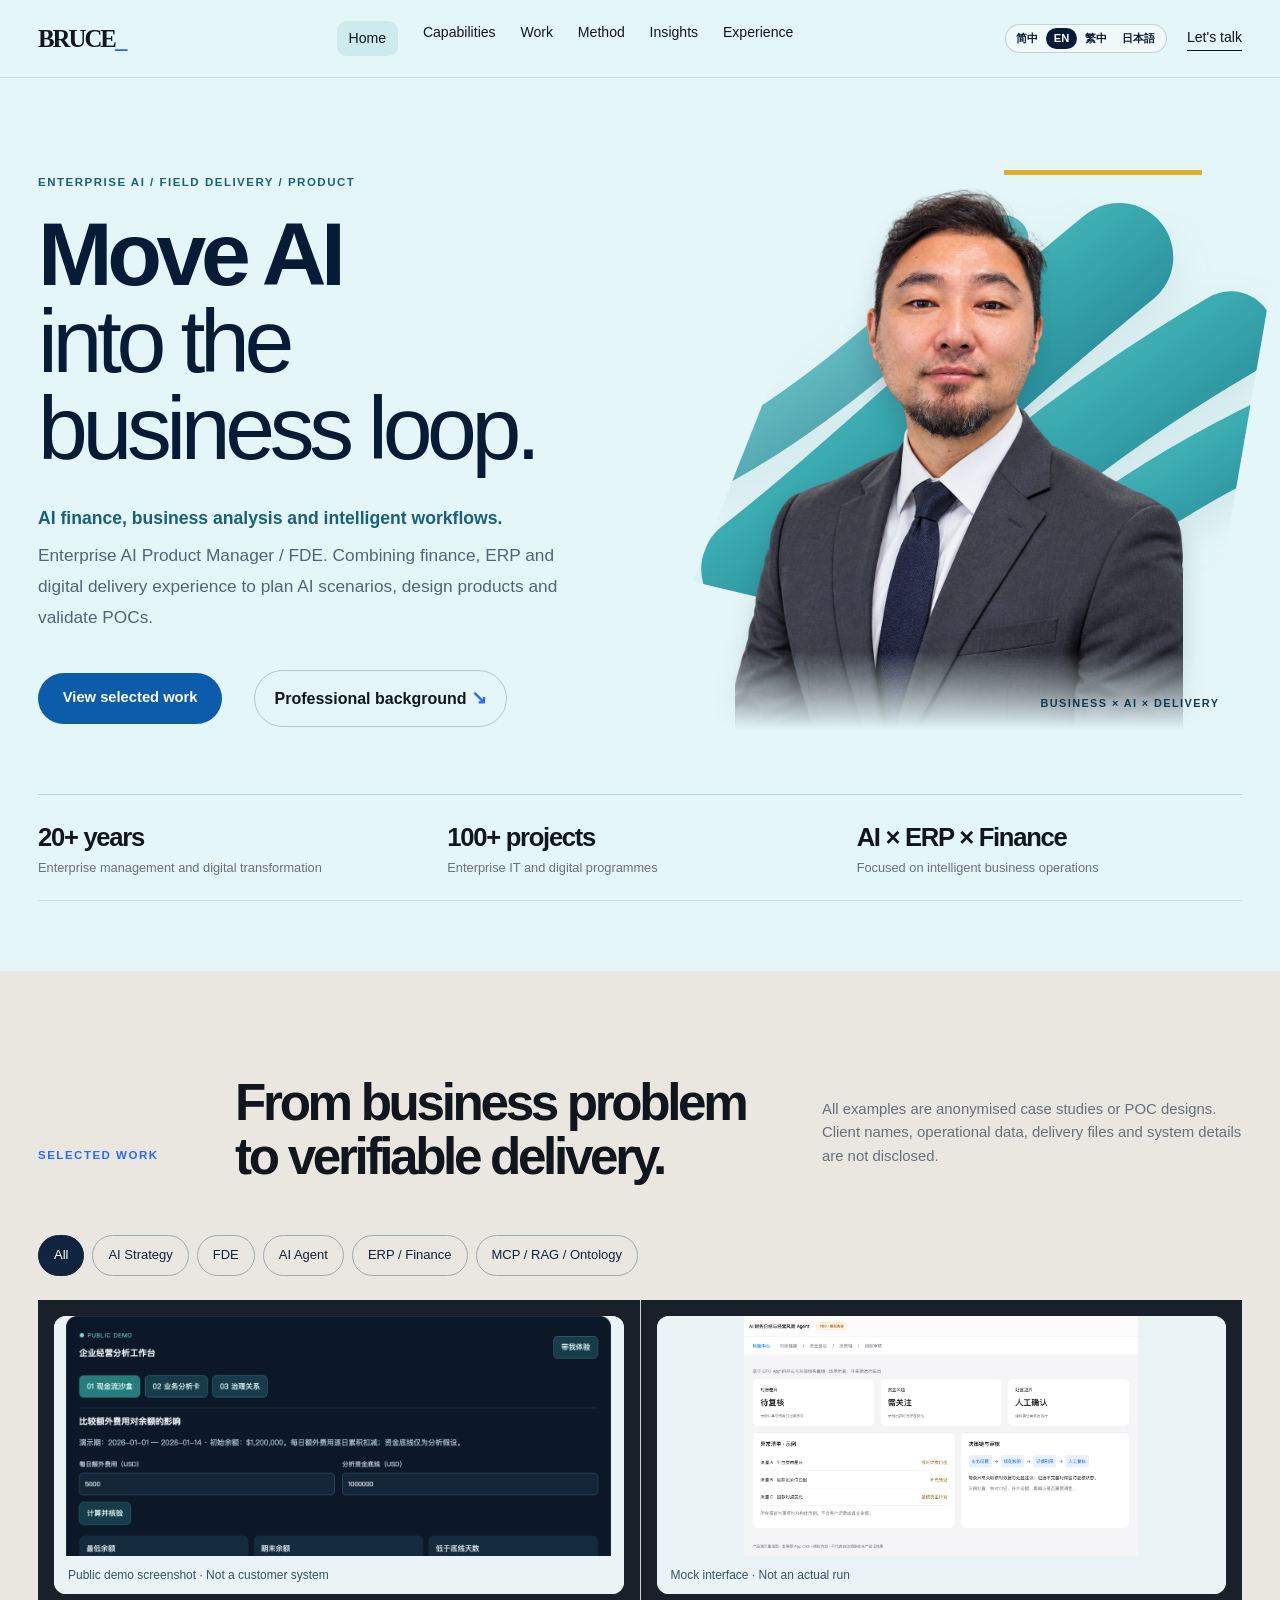
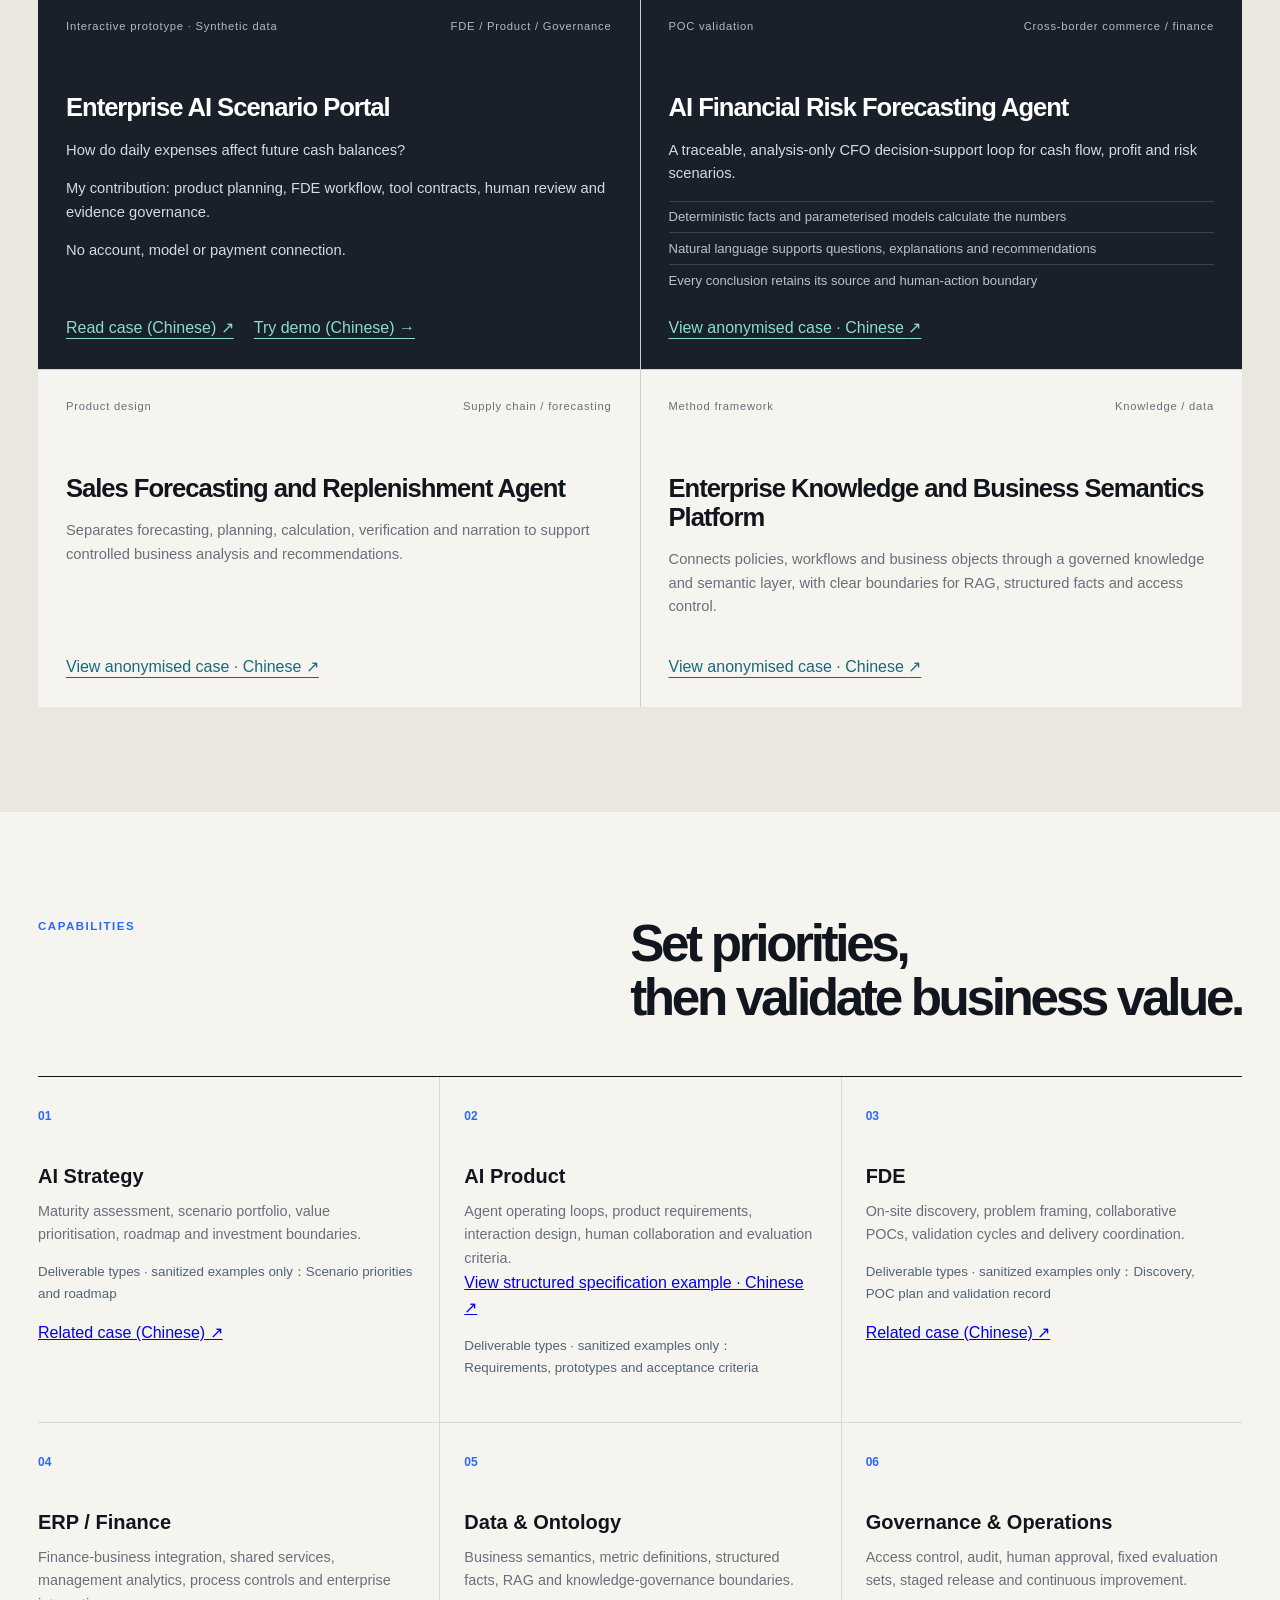
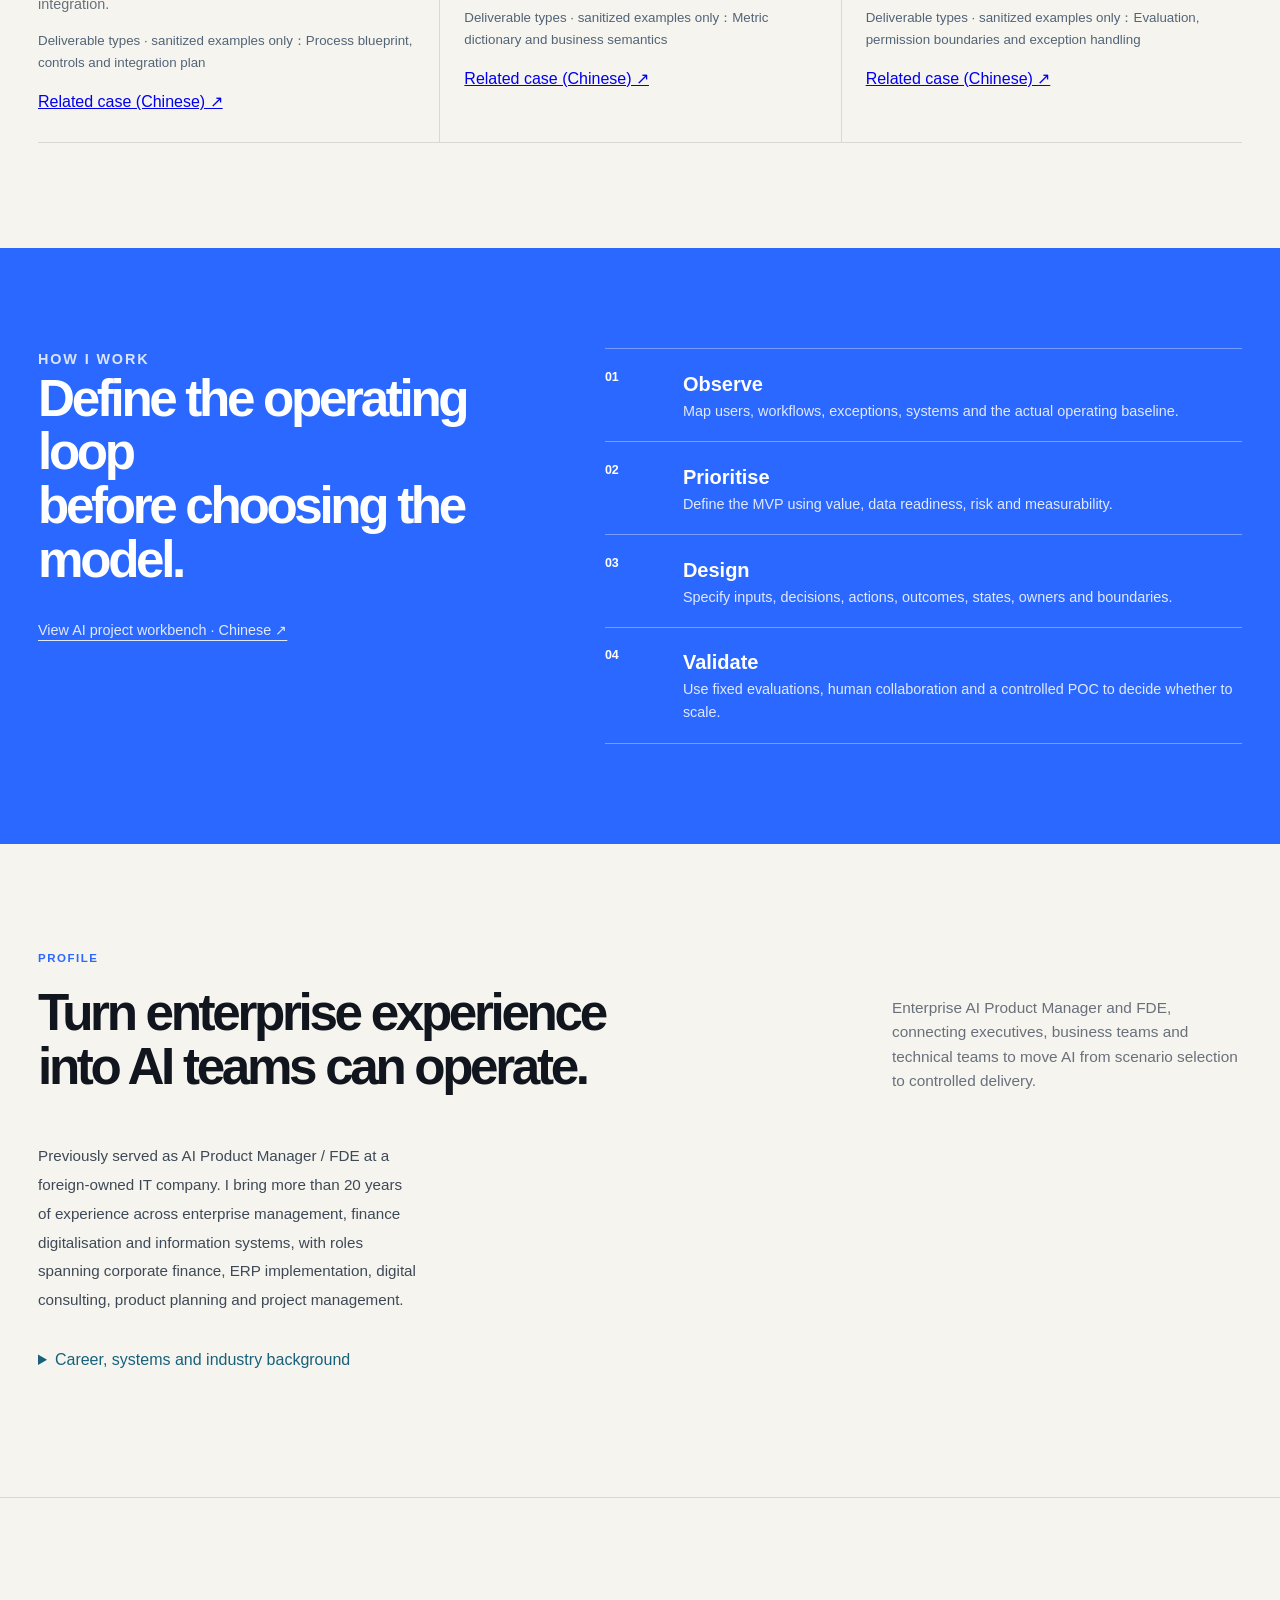
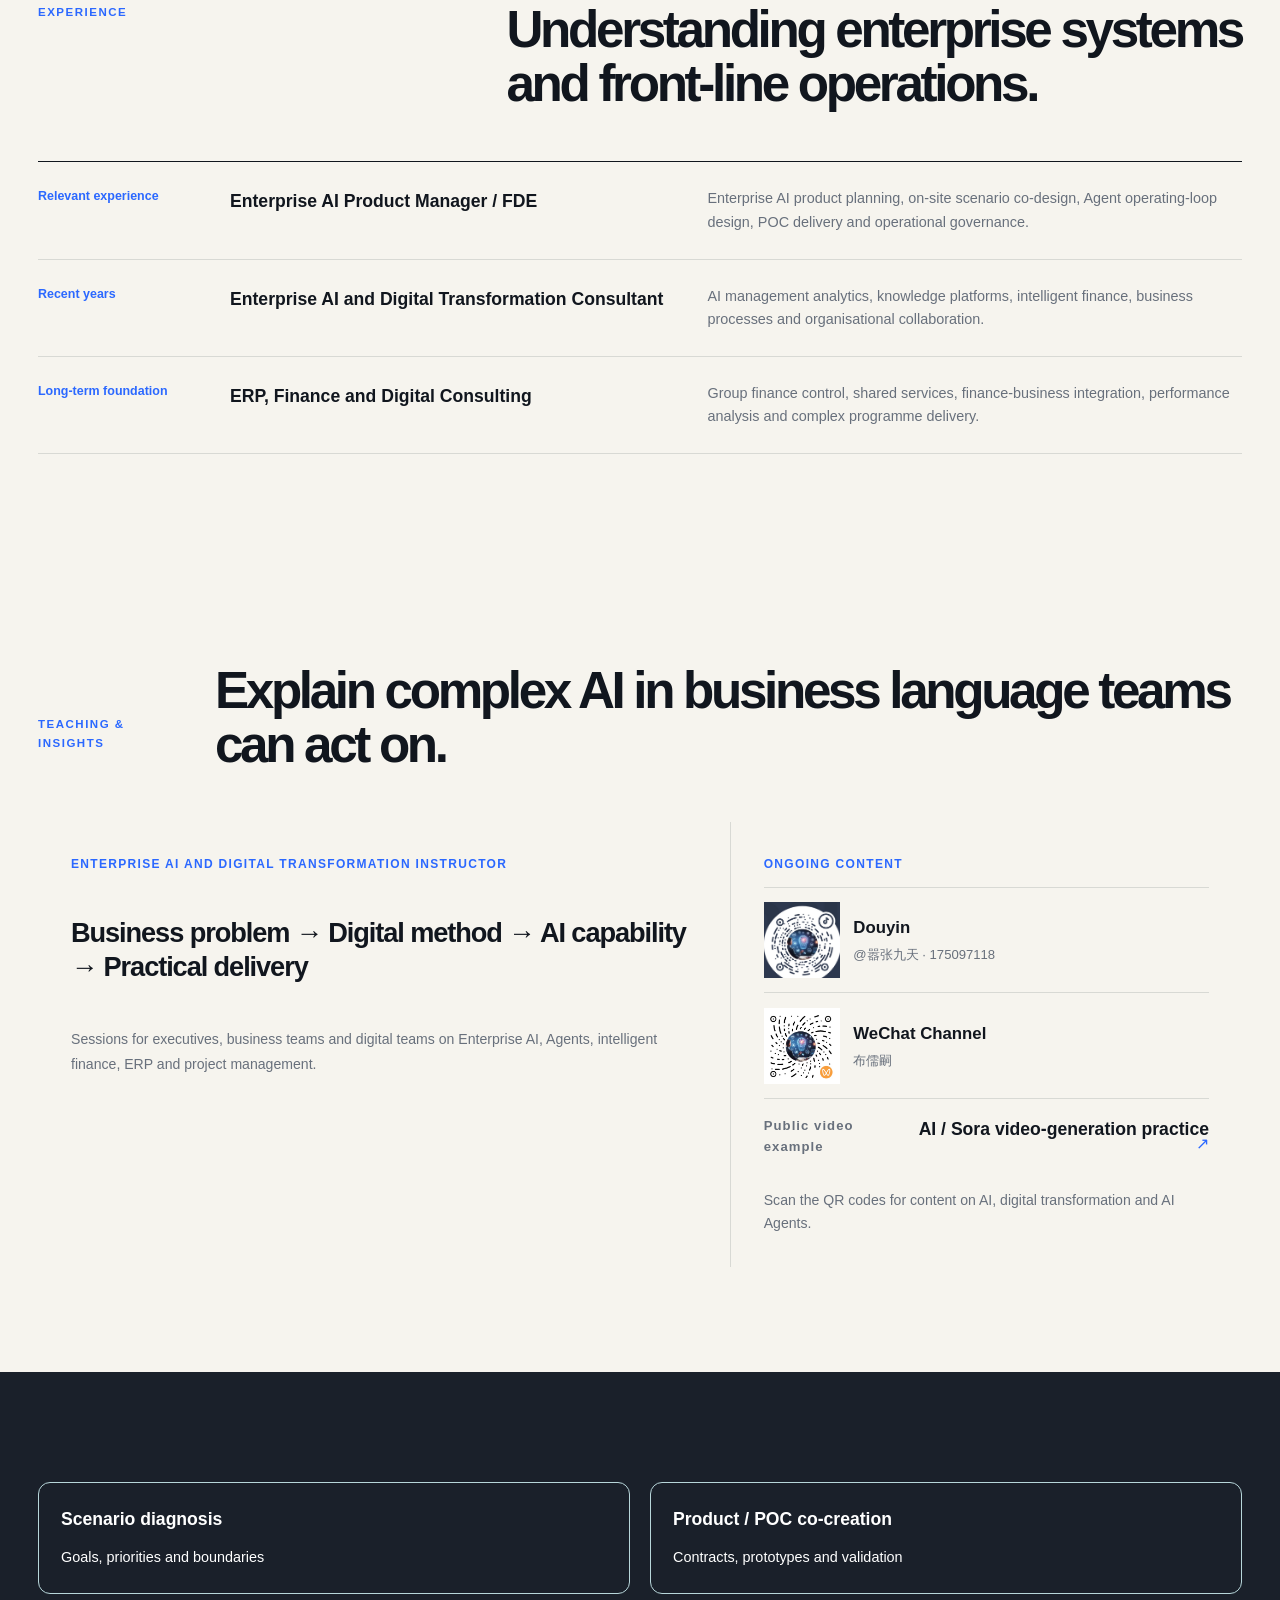
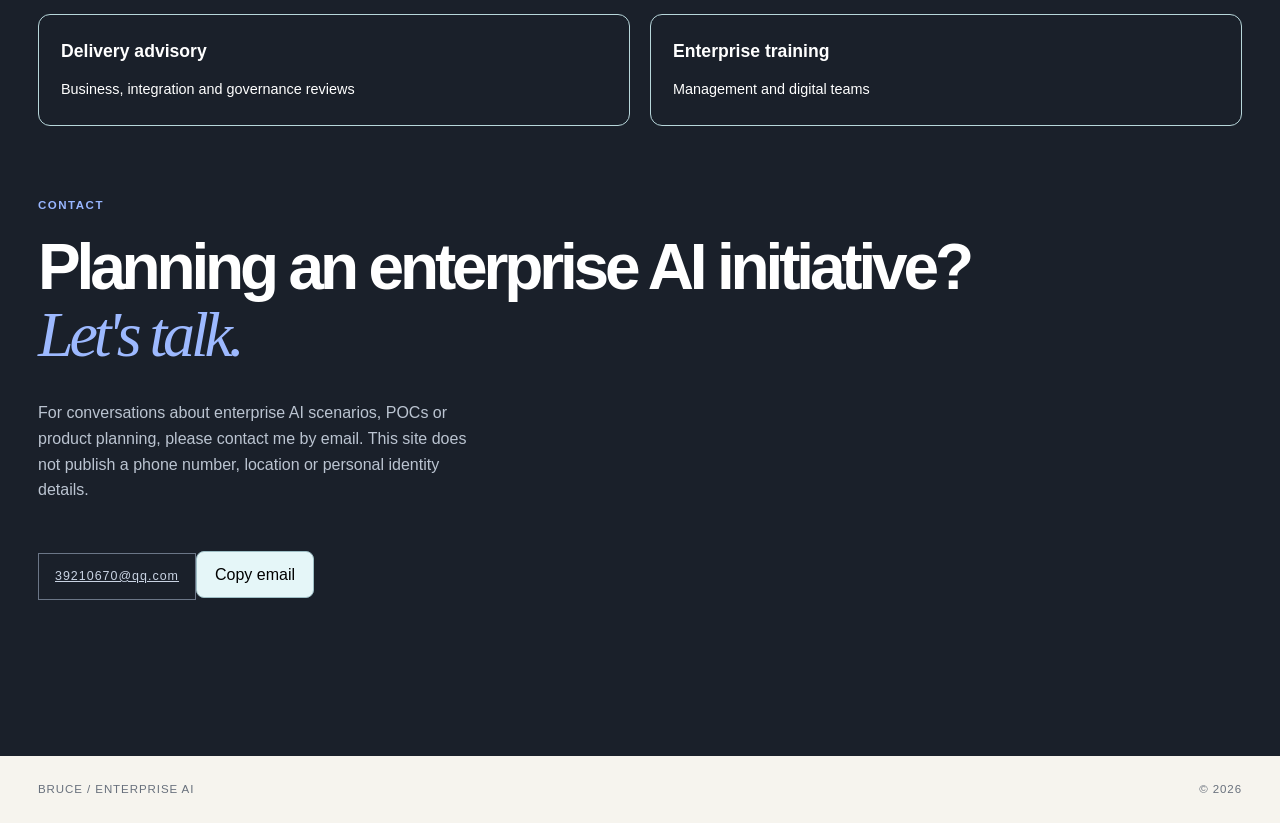
==== commit 10b1d491: "Publish evidence-led portfolio and Stage 2 governance evaluation" ====
--- a/en/index.html
+++ b/en/index.html
@@ -17,6 +17,8 @@
     <link rel="stylesheet" href="../hero-refresh.css" />
     <link rel="stylesheet" href="../hero-cutout.css" />
     <link rel="stylesheet" href="../language.css" />
+    <link rel="stylesheet" href="../evidence-refresh.css" />
+    <script src="../evidence-ui.js" defer></script>
   </head>
   <body>
     <a class="skip-link" href="#main">Skip to main content</a>
@@ -55,55 +57,21 @@
         <div class="hero-copy">
           <p class="eyebrow">ENTERPRISE AI / FIELD DELIVERY / PRODUCT</p>
           <h1 id="hero-title">Move AI<br /><em>into the<br />business loop.</em></h1>
-          <p class="lede">Enterprise AI · FDE · AI Product Manager. I connect operations, finance, ERP and data teams, moving AI initiatives from diagnosis and product design to POC validation and scaled operations.</p>
+          <p class="hero-focus">AI finance, business analysis and intelligent workflows.</p>
+          <p class="lede">Enterprise AI Product Manager / FDE. Combining finance, ERP and digital delivery experience to plan AI scenarios, design products and validate POCs.</p>
           <div class="hero-actions">
             <a class="button primary" href="#projects">View selected work</a>
-            <a class="text-link" href="#contact">Start a conversation <span aria-hidden="true">↘</span></a>
+            <a class="text-link" href="#profile">Professional background <span aria-hidden="true">↘</span></a>
           </div>
         </div>
         <figure class="hero-portrait">
           <img src="../assets/profile/bruce-portrait-cutout-v1.png" alt="Professional portrait of Bruce" />
           <figcaption>BUSINESS × AI × DELIVERY</figcaption>
         </figure>
-      </section>
-
-      <section class="section profile" id="profile" aria-labelledby="profile-title">
-        <div class="section-intro profile-intro">
-          <div><p class="eyebrow">PROFILE</p><h2 id="profile-title">Turn enterprise experience<br />into AI teams can operate.</h2></div>
-          <p>Enterprise AI Product Manager and FDE, connecting executives, business teams and technical teams to move AI from scenario selection to controlled delivery.</p>
-        </div>
         <div class="profile-proof" aria-label="Experience overview">
           <div><strong>20+ years</strong><span>Enterprise management and digital transformation</span></div>
           <div><strong>100+ projects</strong><span>Enterprise IT and digital programmes</span></div>
           <div><strong>AI × ERP × Finance</strong><span>Focused on intelligent business operations</span></div>
-        </div>
-        <div class="profile-story">
-          <p>Previously served as AI Product Manager / FDE at a foreign-owned IT company. I bring more than 20 years of experience across enterprise management, finance digitalisation and information systems, with roles spanning corporate finance, ERP implementation, digital consulting, product planning and project management.</p>
-          <p>My recent work focuses on enterprise AI product planning and client-side delivery. Across AI finance, management analytics, enterprise knowledge, intelligent workflows and executive dashboards, I conduct business discovery, identify and prioritise AI scenarios, define product blueprints and MVPs, and validate Agent operating loops through iteration.</p>
-          <p>I have long worked on group finance control, finance-business integration, shared services, performance analysis, process improvement and large ERP programmes. I translate policies, workflows, metrics, data and expert knowledge into AI products that can be validated, integrated and operated, with explicit controls for human oversight, access, exception escalation and ongoing governance.</p>
-        </div>
-        <div class="profile-context" aria-label="Professional background overview">
-          <article><p>Career experience</p><ul><li>PepsiCo</li><li>OSI Group</li><li>Kingdee</li><li>信华信</li><li>北京合思</li><li>Yonyou</li></ul></article>
-          <article><p>Core enterprise platforms</p><ul><li>SAP</li><li>Oracle</li><li>Kingdee</li><li>Yonyou</li></ul></article>
-          <article><p>Business and management systems</p><ul><li>Real estate operations</li><li>Project management</li><li>Expense control</li><li>PLM</li><li>CRM</li><li>SRM</li><li>MES</li><li>OA</li><li>Electronic records</li><li>Treasury management</li><li>Budget management</li></ul></article>
-          <article><p>Digital commerce</p><ul><li>O2O</li><li>B2B</li><li>B2C</li><li>C2B</li></ul></article>
-          <article><p>Enterprise contexts</p><ul><li>State-owned and central enterprises</li><li>Diversified groups</li><li>Fortune Global 500 companies</li></ul></article>
-          <article><p>Industry experience</p><ul><li>Manufacturing</li><li>Cross-border e-commerce</li><li>Commerce / real estate</li><li>Energy / retail / food</li></ul></article>
-        </div>
-      </section>
-
-      <section class="section" id="capabilities" aria-labelledby="capabilities-title">
-        <div class="section-intro">
-          <p class="eyebrow">CAPABILITIES</p>
-          <h2 id="capabilities-title">Set priorities,<br />then validate business value.</h2>
-        </div>
-        <div class="capability-grid">
-          <article><span>01</span><h3>AI Strategy</h3><p>Maturity assessment, scenario portfolio, value prioritisation, roadmap and investment boundaries.</p></article>
-          <article><span>02</span><h3>AI Product</h3><p>Agent operating loops, product requirements, interaction design, human collaboration and evaluation criteria.</p><a href="../cases/schema-configurator.html#product-preview">View structured specification example · Chinese ↗</a></article>
-          <article><span>03</span><h3>FDE</h3><p>On-site discovery, problem framing, collaborative POCs, validation cycles and delivery coordination.</p></article>
-          <article><span>04</span><h3>ERP / Finance</h3><p>Finance-business integration, shared services, management analytics, process controls and enterprise integration.</p></article>
-          <article><span>05</span><h3>Data & Ontology</h3><p>Business semantics, metric definitions, structured facts, RAG and knowledge-governance boundaries.</p></article>
-          <article><span>06</span><h3>Governance & Operations</h3><p>Access control, audit, human approval, fixed evaluation sets, staged release and continuous improvement.</p></article>
         </div>
       </section>
 
@@ -117,8 +85,9 @@
           <button class="filter-button active" type="button" data-filter="all" aria-pressed="true">All</button><button class="filter-button" type="button" data-filter="strategy" aria-pressed="false">AI Strategy</button><button class="filter-button" type="button" data-filter="fde" aria-pressed="false">FDE</button><button class="filter-button" type="button" data-filter="agent" aria-pressed="false">AI Agent</button><button class="filter-button" type="button" data-filter="finance" aria-pressed="false">ERP / Finance</button><button class="filter-button" type="button" data-filter="ontology" aria-pressed="false">MCP / RAG / Ontology</button>
         </div>
         <div class="project-stack">
-          <article class="project-card featured" data-tags="agent,fde,finance,strategy,ontology"><div class="project-meta"><span>Interactive web adaptation · Synthetic data</span><span>FDE / Product / Governance</span></div><h3>Enterprise AI Scenario Portal</h3><p>Experience business analysis, cash-flow comparison, human review and evidence relationships.</p><a class="case-link" href="../cases/enterprise-ai-scenario-portal.html">Explore interactive case (Chinese) ↗</a></article>
+          <article class="project-card featured" data-tags="agent,fde,finance,strategy,ontology"><figure class="project-preview"><img src="../assets/cases/portal-public-preview-v1.png" loading="lazy" alt="Public synthetic cash-flow workspace" /><figcaption>Public demo screenshot · Not a customer system</figcaption></figure><div class="project-meta"><span>Interactive prototype · Synthetic data</span><span>FDE / Product / Governance</span></div><h3>Enterprise AI Scenario Portal</h3><p>How do daily expenses affect future cash balances?</p><p>My contribution: product planning, FDE workflow, tool contracts, human review and evidence governance.</p><p>No account, model or payment connection.</p><div class="project-actions"><a class="case-link" href="../cases/enterprise-ai-scenario-portal.html">Read case (Chinese) ↗</a><a class="case-link" href="../cases/enterprise-ai-scenario-portal.html#product-preview">Try demo (Chinese) →</a></div></article>
           <article class="project-card featured" data-tags="agent,fde,finance">
+            <figure class="project-preview"><img src="../assets/cases/cfo-demo-v1.png" loading="lazy" alt="Reconstructed financial risk demo" /><figcaption>Mock interface · Not an actual run</figcaption></figure>
             <div class="project-meta"><span>POC validation</span><span>Cross-border commerce / finance</span></div>
             <h3>AI Financial Risk Forecasting Agent</h3>
             <p>A traceable, analysis-only CFO decision-support loop for cash flow, profit and risk scenarios.</p>
@@ -140,6 +109,21 @@
         </div>
       </section>
 
+      <section class="section" id="capabilities" aria-labelledby="capabilities-title">
+        <div class="section-intro">
+          <p class="eyebrow">CAPABILITIES</p>
+          <h2 id="capabilities-title">Set priorities,<br />then validate business value.</h2>
+        </div>
+        <div class="capability-grid">
+          <article><span>01</span><h3>AI Strategy</h3><p>Maturity assessment, scenario portfolio, value prioritisation, roadmap and investment boundaries.</p></article>
+          <article><span>02</span><h3>AI Product</h3><p>Agent operating loops, product requirements, interaction design, human collaboration and evaluation criteria.</p><a href="../cases/schema-configurator.html#product-preview">View structured specification example · Chinese ↗</a></article>
+          <article><span>03</span><h3>FDE</h3><p>On-site discovery, problem framing, collaborative POCs, validation cycles and delivery coordination.</p></article>
+          <article><span>04</span><h3>ERP / Finance</h3><p>Finance-business integration, shared services, management analytics, process controls and enterprise integration.</p></article>
+          <article><span>05</span><h3>Data & Ontology</h3><p>Business semantics, metric definitions, structured facts, RAG and knowledge-governance boundaries.</p></article>
+          <article><span>06</span><h3>Governance & Operations</h3><p>Access control, audit, human approval, fixed evaluation sets, staged release and continuous improvement.</p></article>
+        </div>
+      </section>
+
       <section class="method" id="method" aria-labelledby="method-title">
         <div>
           <p class="eyebrow">HOW I WORK</p>
@@ -154,11 +138,24 @@
         </ol>
       </section>
 
-      <section class="section insights" id="insights" aria-labelledby="insights-title">
-        <div class="section-intro wide"><p class="eyebrow">TEACHING & INSIGHTS</p><h2 id="insights-title">Explain complex AI in business language teams can act on.</h2></div>
-        <div class="insight-layout">
-          <div class="teaching"><p>Enterprise AI and digital transformation instructor</p><h3>Business problem → Digital method → AI capability → Practical delivery</h3><span>Sessions for executives, business teams and digital teams on Enterprise AI, Agents, intelligent finance, ERP and project management.</span></div>
-          <div class="channels"><p>Ongoing content</p><div class="channel-card"><img src="../assets/channels/image1.png" alt="QR code for the Douyin account 嚣张九天" /><div><strong>Douyin</strong><span>@嚣张九天 · 175097118</span></div></div><div class="channel-card"><img src="../assets/channels/image2.png" alt="QR code for the WeChat Channel 布儒嗣" /><div><strong>WeChat Channel</strong><span>布儒嗣</span></div></div><a class="featured-video" href="https://www.bilibili.com/video/BV1Lt421V7Rb/" target="_blank" rel="noreferrer"><span>Public video example</span><strong>AI / Sora video-generation practice</strong><i aria-hidden="true">↗</i></a><small>Scan the QR codes for content on AI, digital transformation and AI Agents.</small></div>
+      <section class="section profile" id="profile" aria-labelledby="profile-title">
+        <div class="section-intro profile-intro">
+          <div><p class="eyebrow">PROFILE</p><h2 id="profile-title">Turn enterprise experience<br />into AI teams can operate.</h2></div>
+          <p>Enterprise AI Product Manager and FDE, connecting executives, business teams and technical teams to move AI from scenario selection to controlled delivery.</p>
+        </div>
+
+        <div class="profile-story">
+          <p>Previously served as AI Product Manager / FDE at a foreign-owned IT company. I bring more than 20 years of experience across enterprise management, finance digitalisation and information systems, with roles spanning corporate finance, ERP implementation, digital consulting, product planning and project management.</p>
+          <p>My recent work focuses on enterprise AI product planning and client-side delivery. Across AI finance, management analytics, enterprise knowledge, intelligent workflows and executive dashboards, I conduct business discovery, identify and prioritise AI scenarios, define product blueprints and MVPs, and validate Agent operating loops through iteration.</p>
+          <p>I have long worked on group finance control, finance-business integration, shared services, performance analysis, process improvement and large ERP programmes. I translate policies, workflows, metrics, data and expert knowledge into AI products that can be validated, integrated and operated, with explicit controls for human oversight, access, exception escalation and ongoing governance.</p>
+        </div>
+        <div class="profile-context" aria-label="Professional background overview">
+          <article><p>Career experience</p><ul><li>PepsiCo</li><li>OSI Group</li><li>Kingdee</li><li>信华信</li><li>北京合思</li><li>Yonyou</li></ul></article>
+          <article><p>Core enterprise platforms</p><ul><li>SAP</li><li>Oracle</li><li>Kingdee</li><li>Yonyou</li></ul></article>
+          <article><p>Business and management systems</p><ul><li>Real estate operations</li><li>Project management</li><li>Expense control</li><li>PLM</li><li>CRM</li><li>SRM</li><li>MES</li><li>OA</li><li>Electronic records</li><li>Treasury management</li><li>Budget management</li></ul></article>
+          <article><p>Digital commerce</p><ul><li>O2O</li><li>B2B</li><li>B2C</li><li>C2B</li></ul></article>
+          <article><p>Enterprise contexts</p><ul><li>State-owned and central enterprises</li><li>Diversified groups</li><li>Fortune Global 500 companies</li></ul></article>
+          <article><p>Industry experience</p><ul><li>Manufacturing</li><li>Cross-border e-commerce</li><li>Commerce / real estate</li><li>Energy / retail / food</li></ul></article>
         </div>
       </section>
 
@@ -168,6 +165,14 @@
           <article><span>Relevant experience</span><h3>Enterprise AI Product Manager / FDE</h3><p>Enterprise AI product planning, on-site scenario co-design, Agent operating-loop design, POC delivery and operational governance.</p></article>
           <article><span>Recent years</span><h3>Enterprise AI and Digital Transformation Consultant</h3><p>AI management analytics, knowledge platforms, intelligent finance, business processes and organisational collaboration.</p></article>
           <article><span>Long-term foundation</span><h3>ERP, Finance and Digital Consulting</h3><p>Group finance control, shared services, finance-business integration, performance analysis and complex programme delivery.</p></article>
+        </div>
+      </section>
+
+      <section class="section insights" id="insights" aria-labelledby="insights-title">
+        <div class="section-intro wide"><p class="eyebrow">TEACHING & INSIGHTS</p><h2 id="insights-title">Explain complex AI in business language teams can act on.</h2></div>
+        <div class="insight-layout">
+          <div class="teaching"><p>Enterprise AI and digital transformation instructor</p><h3>Business problem → Digital method → AI capability → Practical delivery</h3><span>Sessions for executives, business teams and digital teams on Enterprise AI, Agents, intelligent finance, ERP and project management.</span></div>
+          <div class="channels"><p>Ongoing content</p><div class="channel-card"><img src="../assets/channels/image1.png" alt="QR code for the Douyin account 嚣张九天" /><div><strong>Douyin</strong><span>@嚣张九天 · 175097118</span></div></div><div class="channel-card"><img src="../assets/channels/image2.png" alt="QR code for the WeChat Channel 布儒嗣" /><div><strong>WeChat Channel</strong><span>布儒嗣</span></div></div><a class="featured-video" href="https://www.bilibili.com/video/BV1Lt421V7Rb/" target="_blank" rel="noreferrer"><span>Public video example</span><strong>AI / Sora video-generation practice</strong><i aria-hidden="true">↗</i></a><small>Scan the QR codes for content on AI, digital transformation and AI Agents.</small></div>
         </div>
       </section>
 
--- a/evidence-refresh.css
+++ b/evidence-refresh.css
@@ -0,0 +1,2 @@
+.hero-focus{color:#17617c;font-size:1.1rem;font-weight:650;margin:20px 0 8px}.hero .lede{line-height:1.8}.hero .profile-proof{grid-column:1/-1;margin:16px 0 0;border-top:1px solid #b7d6da;padding:22px 0;gap:24px}.hero .profile-proof strong{font-size:1.6rem}.project-preview{margin:-12px -12px 24px;border-radius:12px;overflow:hidden;background:#eaf4f6}.project-preview img{display:block;width:100%;height:240px;object-fit:contain;background:#eaf4f6}.project-preview figcaption{padding:10px 14px;font-size:.75rem;line-height:1.5;color:#365168;background:#eaf4f6}.project-actions{display:flex;flex-wrap:wrap;gap:20px;margin-top:auto}.project-card .project-actions .case-link{margin-top:0}.project-card{transition:transform .15s ease,box-shadow .15s ease}.project-card:focus-within{outline:3px solid #2f9ea5;outline-offset:5px}a:focus-visible,button:focus-visible,summary:focus-visible{outline:3px solid #b78016;outline-offset:4px}.profile details{margin:18px 0}.profile summary{cursor:pointer;color:#17617c;padding:14px 0}.case-hero .case-preview{display:block;width:min(100%,850px);margin:24px 0;border-radius:16px}.case-hero .button{margin-top:20px}.cooperation-grid{display:grid;grid-template-columns:repeat(2,minmax(0,1fr));gap:20px}.cooperation-grid article{padding:22px;border:1px solid #b7d6da;border-radius:12px}.cooperation-grid h3{margin:0 0 12px}.cooperation-grid p{line-height:1.8}.copy-status{font-size:.9rem}.email-copy{font:inherit;padding:10px 18px;margin:16px 0;background:#e5f6f8;border:1px solid #9ebec5;border-radius:8px;cursor:pointer}@media(hover:hover) and (prefers-reduced-motion:no-preference){.project-card:hover{transform:translateY(-3px);box-shadow:0 12px 30px #071a3614}}@media(prefers-reduced-motion:reduce){.project-card{transition:none}}@media(max-width:800px){.hero .profile-proof{padding:22px 0;margin-top:0;gap:16px}.hero .profile-proof strong{font-size:1.35rem}.project-preview img{height:180px}.cooperation-grid{grid-template-columns:1fr}.project-actions{gap:14px}.hero-focus{font-size:1rem}}
+.capability-grid small{display:block;line-height:1.7;color:#526477;margin:14px 0}.contact .cooperation-grid{text-align:left;margin-bottom:70px}.contact .cooperation-grid h3{color:inherit;font-size:1.1rem}.contact .cooperation-grid p{margin:0;font-size:.9rem}
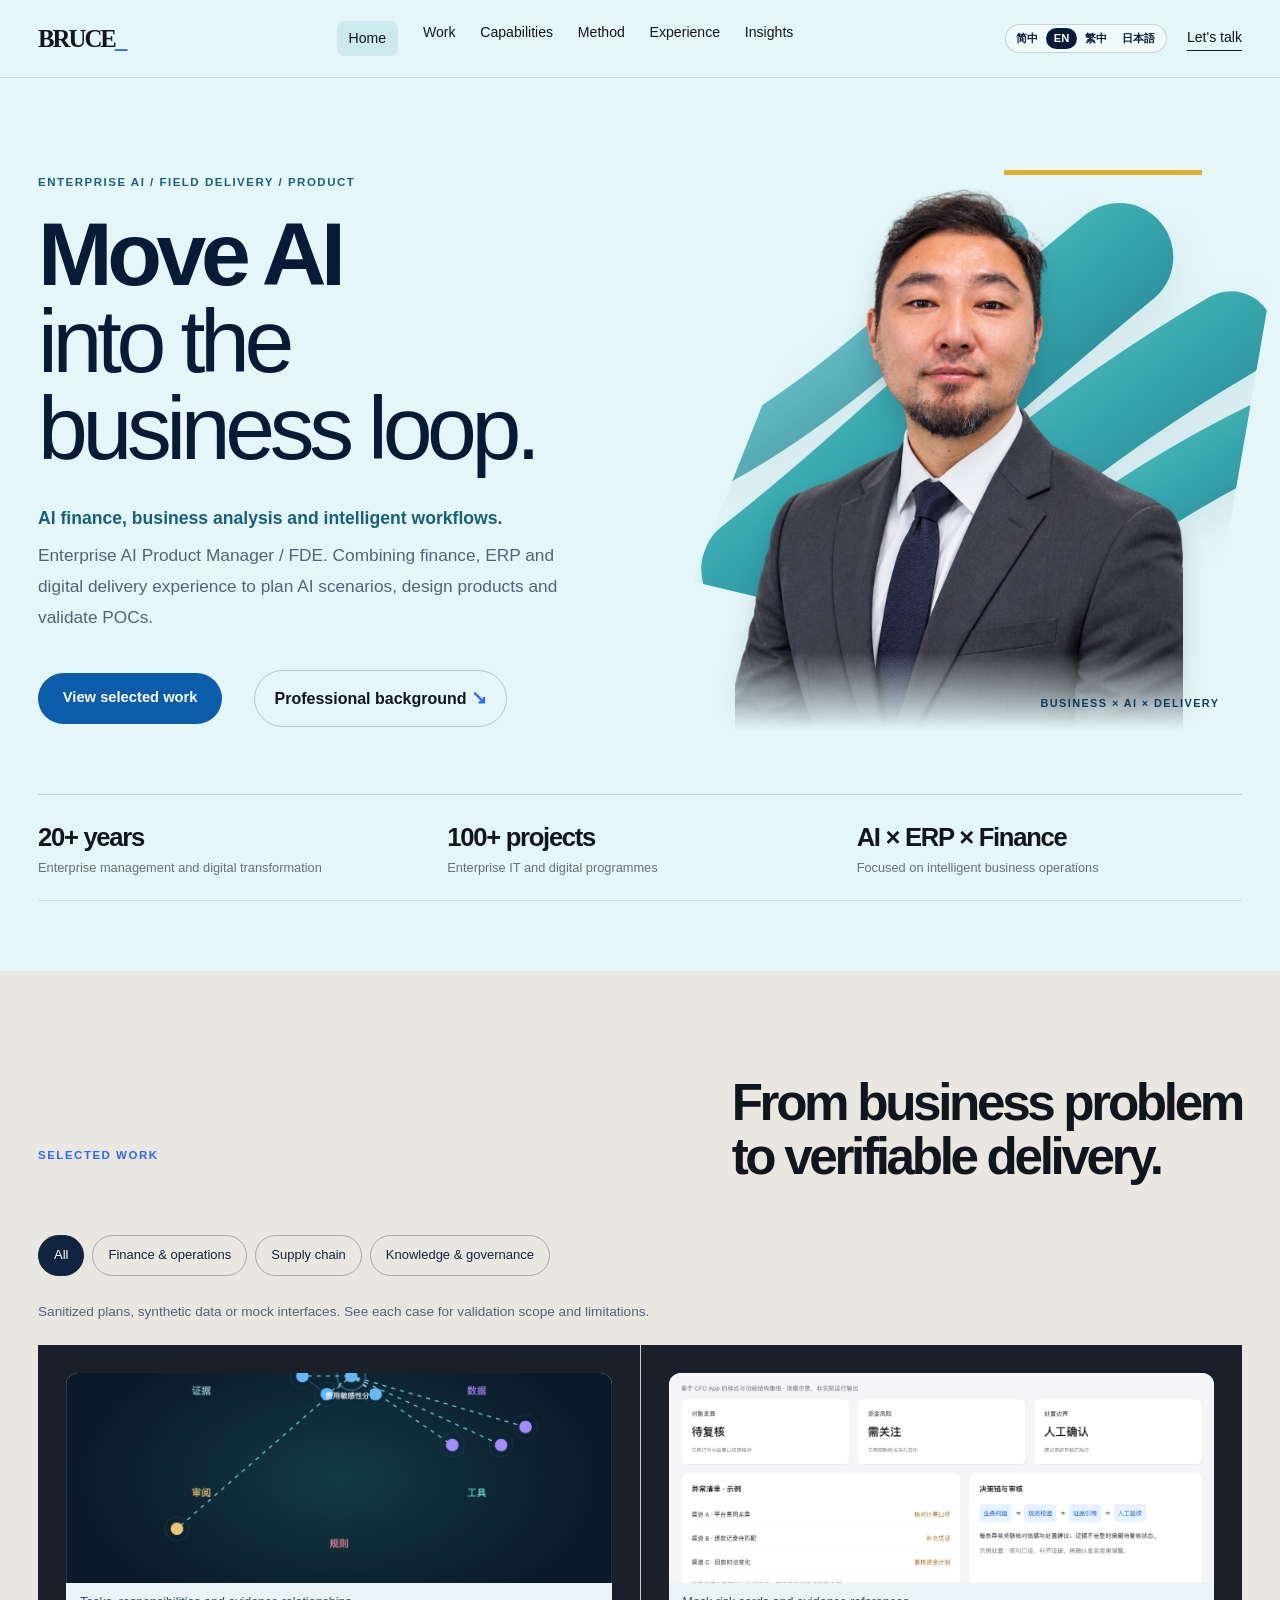
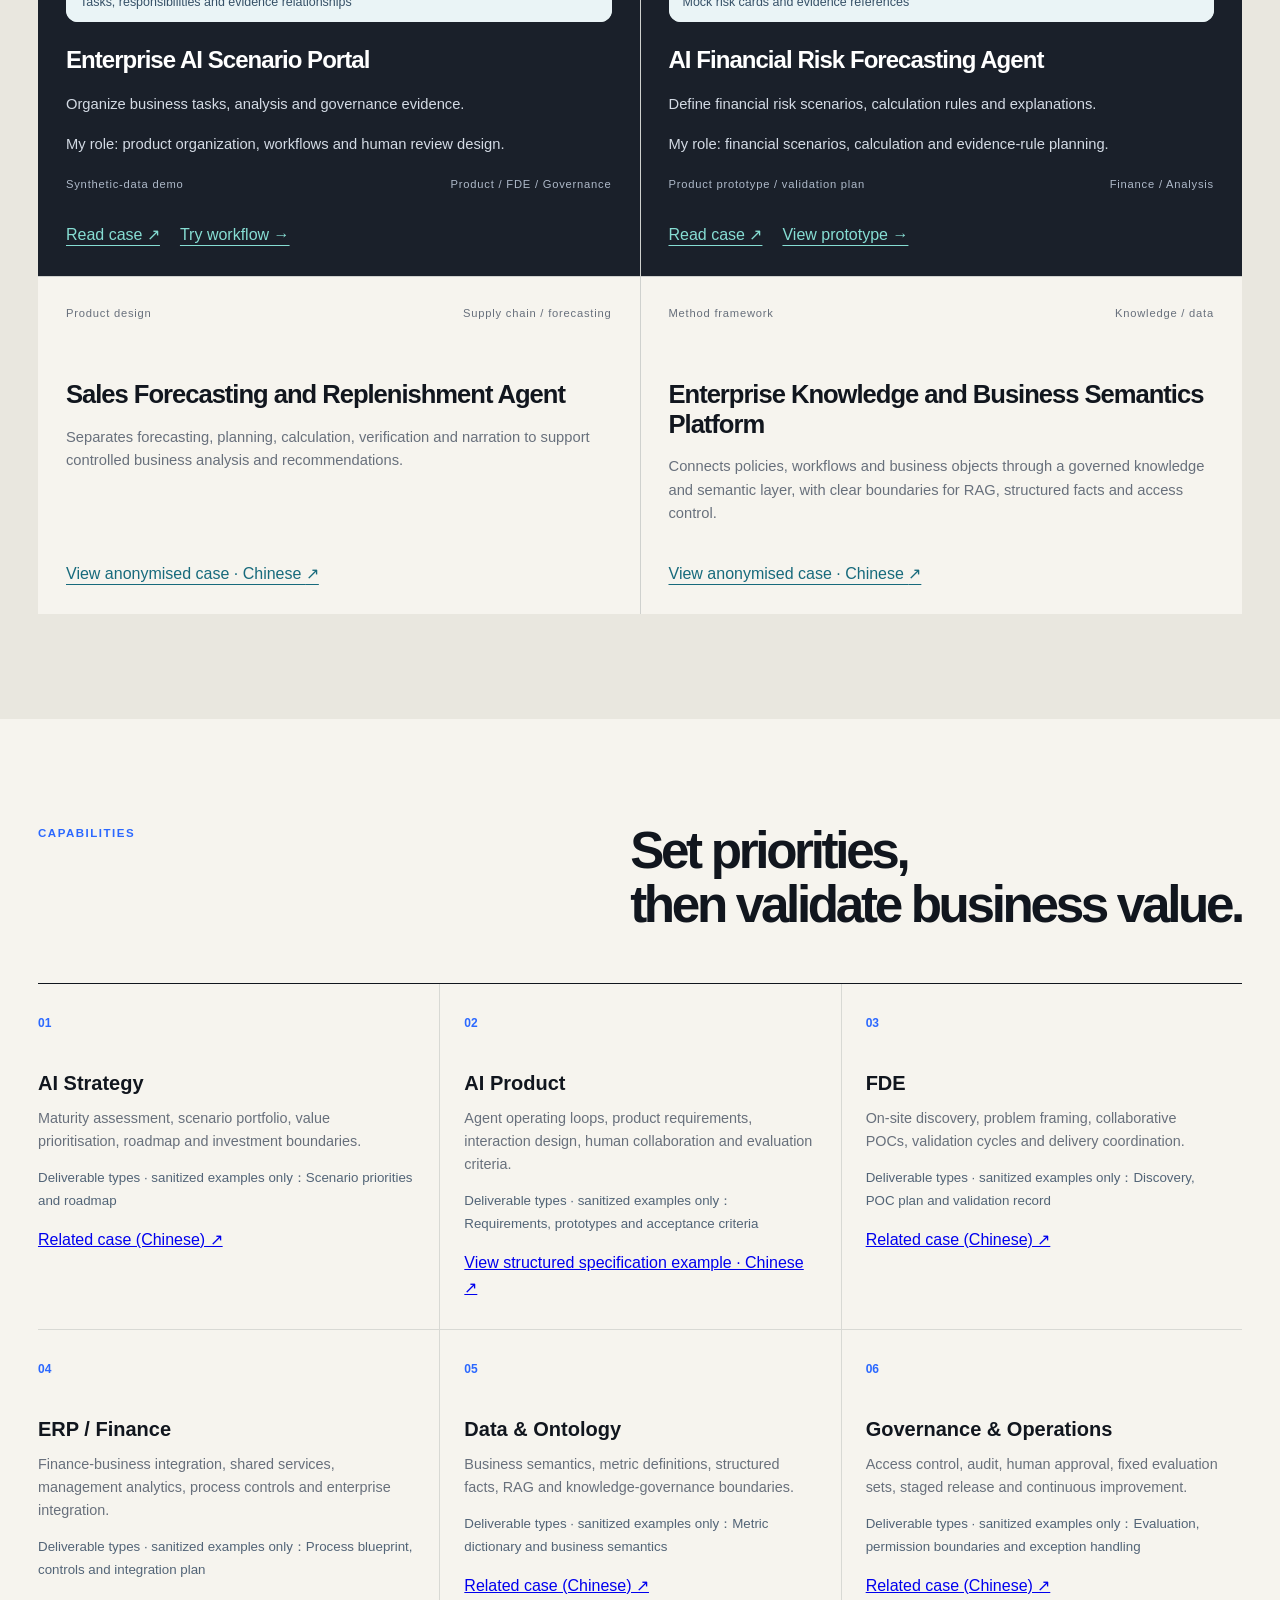
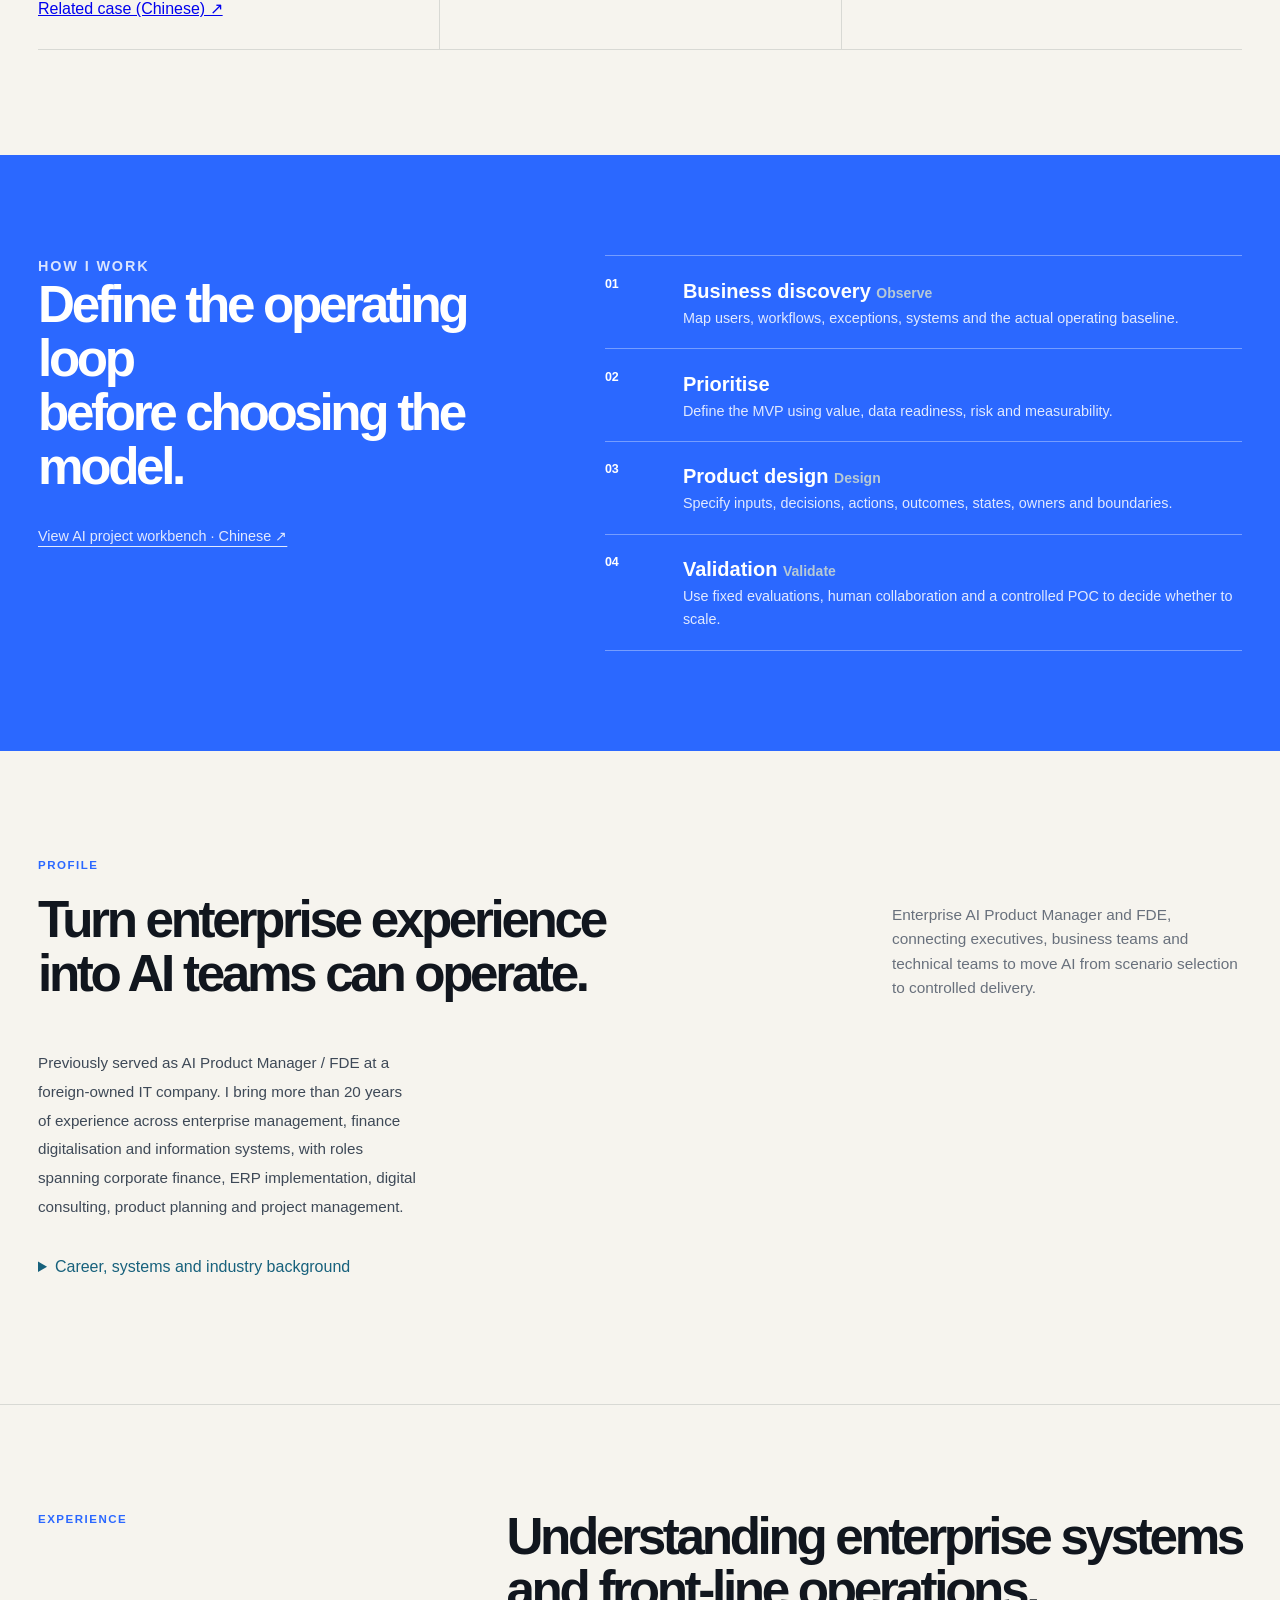
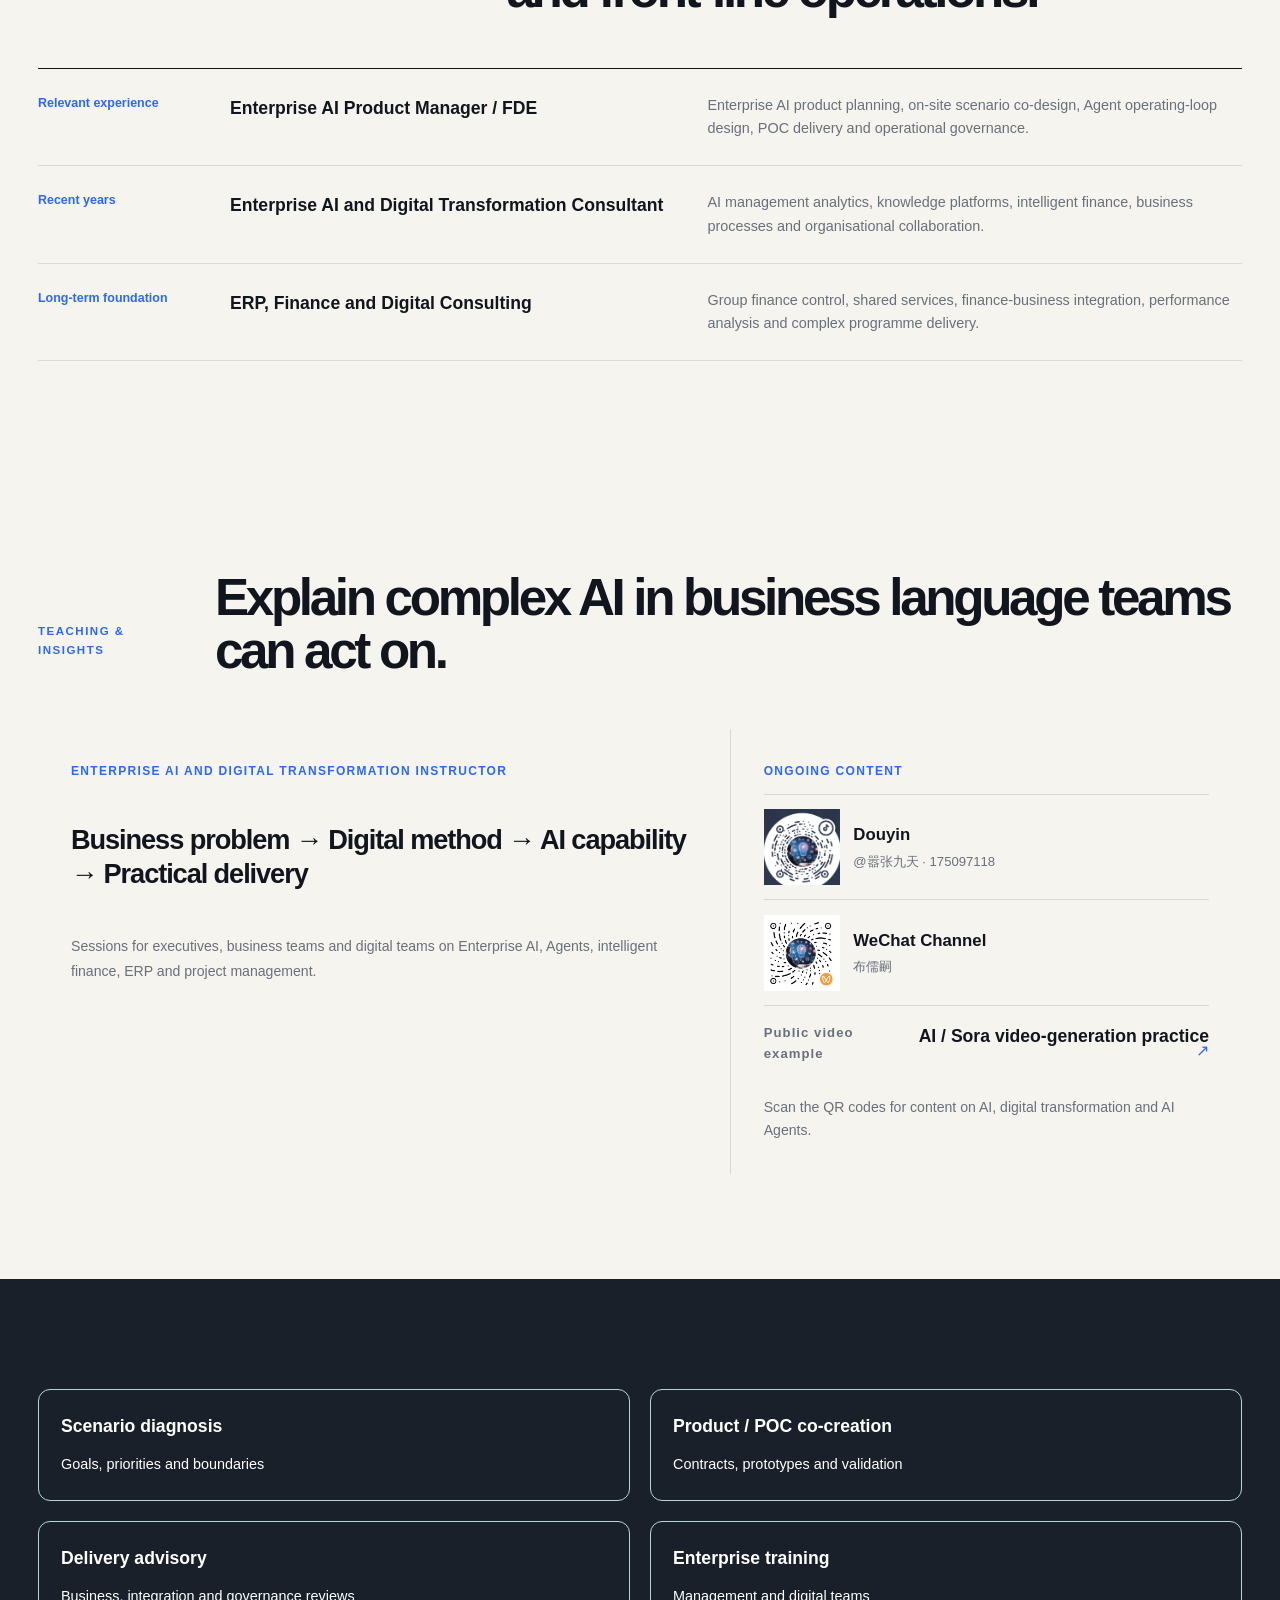
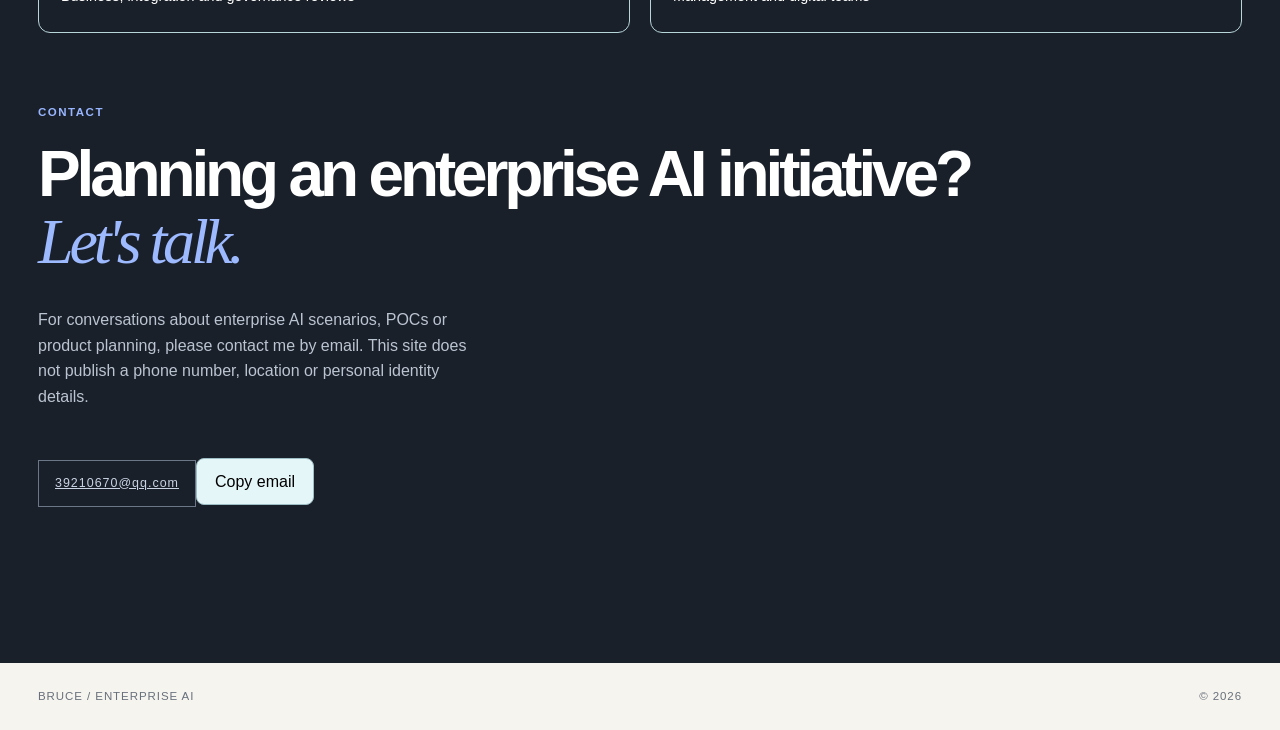
==== commit 873b018e: "Clarify case evidence and deliver static accessible portfolio content" ====
--- a/en/index.html
+++ b/en/index.html
@@ -18,19 +18,19 @@
     <link rel="stylesheet" href="../hero-cutout.css" />
     <link rel="stylesheet" href="../language.css" />
     <link rel="stylesheet" href="../evidence-refresh.css" />
-    <script src="../evidence-ui.js" defer></script>
-  </head>
+    <script src="../evidence-ui-v2.js" defer></script>
+  <link rel="canonical" href="https://bruceli0118.github.io/bruce-ai-portfolio/en/" /><meta property="og:type" content="website" /><meta property="og:title" content="Bruce · Enterprise AI / FDE" /><meta property="og:description" content="Organize business tasks, analysis and governance evidence." /><meta property="og:url" content="https://bruceli0118.github.io/bruce-ai-portfolio/en/" /><meta property="og:image" content="https://bruceli0118.github.io/bruce-ai-portfolio/assets/cases/portal-public-governance-v2.png" /><meta name="twitter:card" content="summary_large_image" /></head>
   <body>
     <a class="skip-link" href="#main">Skip to main content</a>
     <header class="site-header">
       <a class="brand" href="#top" aria-label="Bruce home">BRUCE<span>_</span></a>
       <nav aria-label="Primary navigation">
         <a href="#top">Home</a>
+        <a href="#projects">Work</a>
         <a href="#capabilities">Capabilities</a>
-        <a href="#projects">Work</a>
         <a href="#method">Method</a>
+        <a href="#experience">Experience</a>
         <a href="#insights">Insights</a>
-        <a href="#experience">Experience</a>
       </nav>
       <div class="header-tools">
         <div class="language-tabs" aria-label="Language selection">
@@ -79,22 +79,12 @@
         <div class="section-intro wide">
           <p class="eyebrow">SELECTED WORK</p>
           <h2 id="projects-title">From business problem<br />to verifiable delivery.</h2>
-          <p>All examples are anonymised case studies or POC designs. Client names, operational data, delivery files and system details are not disclosed.</p>
         </div>
-        <div class="project-filters" aria-label="Filter cases by capability">
-          <button class="filter-button active" type="button" data-filter="all" aria-pressed="true">All</button><button class="filter-button" type="button" data-filter="strategy" aria-pressed="false">AI Strategy</button><button class="filter-button" type="button" data-filter="fde" aria-pressed="false">FDE</button><button class="filter-button" type="button" data-filter="agent" aria-pressed="false">AI Agent</button><button class="filter-button" type="button" data-filter="finance" aria-pressed="false">ERP / Finance</button><button class="filter-button" type="button" data-filter="ontology" aria-pressed="false">MCP / RAG / Ontology</button>
-        </div>
-        <div class="project-stack">
-          <article class="project-card featured" data-tags="agent,fde,finance,strategy,ontology"><figure class="project-preview"><img src="../assets/cases/portal-public-preview-v1.png" loading="lazy" alt="Public synthetic cash-flow workspace" /><figcaption>Public demo screenshot · Not a customer system</figcaption></figure><div class="project-meta"><span>Interactive prototype · Synthetic data</span><span>FDE / Product / Governance</span></div><h3>Enterprise AI Scenario Portal</h3><p>How do daily expenses affect future cash balances?</p><p>My contribution: product planning, FDE workflow, tool contracts, human review and evidence governance.</p><p>No account, model or payment connection.</p><div class="project-actions"><a class="case-link" href="../cases/enterprise-ai-scenario-portal.html">Read case (Chinese) ↗</a><a class="case-link" href="../cases/enterprise-ai-scenario-portal.html#product-preview">Try demo (Chinese) →</a></div></article>
-          <article class="project-card featured" data-tags="agent,fde,finance">
-            <figure class="project-preview"><img src="../assets/cases/cfo-demo-v1.png" loading="lazy" alt="Reconstructed financial risk demo" /><figcaption>Mock interface · Not an actual run</figcaption></figure>
-            <div class="project-meta"><span>POC validation</span><span>Cross-border commerce / finance</span></div>
-            <h3>AI Financial Risk Forecasting Agent</h3>
-            <p>A traceable, analysis-only CFO decision-support loop for cash flow, profit and risk scenarios.</p>
-            <ul><li>Deterministic facts and parameterised models calculate the numbers</li><li>Natural language supports questions, explanations and recommendations</li><li>Every conclusion retains its source and human-action boundary</li></ul>
-            <a class="case-link" href="../cases/ai-finance-risk-agent.html">View anonymised case · Chinese <span aria-hidden="true">↗</span></a>
-          </article>
-          <article class="project-card" data-tags="agent,strategy,finance">
+        <div class="project-filters" aria-label="All / Finance & operations / Supply chain / Knowledge & governance"><button class="filter-button active" type="button" data-filter="all" aria-pressed="true">All</button><button class="filter-button" type="button" data-filter="finance" aria-pressed="false">Finance & operations</button><button class="filter-button" type="button" data-filter="supply" aria-pressed="false">Supply chain</button><button class="filter-button" type="button" data-filter="ontology" aria-pressed="false">Knowledge & governance</button></div>
+        <p class="case-public-note">Sanitized plans, synthetic data or mock interfaces. See each case for validation scope and limitations.</p><div class="project-stack">
+          <article class="project-card featured compact-case" data-tags="agent,fde,finance,strategy,ontology"><figure class="project-preview"><a class="preview-open" href="../assets/cases/portal-public-governance-v2.png" aria-label="View full preview · Enterprise AI Scenario Portal"><img src="../assets/cases/portal-public-governance-v2.png" loading="lazy" alt="Tasks, responsibilities and evidence relationships" width="1280" height="720" /></a><figcaption>Tasks, responsibilities and evidence relationships</figcaption></figure><h3>Enterprise AI Scenario Portal</h3><p>Organize business tasks, analysis and governance evidence.</p><p>My role: product organization, workflows and human review design.</p><div class="project-meta"><span>Synthetic-data demo</span><span>Product / FDE / Governance</span></div><div class="project-actions"><a class="case-link" href="../cases/enterprise-ai-scenario-portal.html">Read case ↗</a><a class="case-link" href="../cases/enterprise-ai-scenario-portal.html#product-preview">Try workflow →</a></div></article>
+          <article class="project-card featured compact-case" data-tags="agent,fde,finance"><figure class="project-preview"><a class="preview-open" href="../assets/cases/cfo-demo-v1.png" aria-label="View full preview · AI Financial Risk Forecasting Agent"><img src="../assets/cases/cfo-demo-v1.png" loading="lazy" alt="Mock risk cards and evidence references" width="1280" height="720" /></a><figcaption>Mock risk cards and evidence references</figcaption></figure><h3>AI Financial Risk Forecasting Agent</h3><p>Define financial risk scenarios, calculation rules and explanations.</p><p>My role: financial scenarios, calculation and evidence-rule planning.</p><div class="project-meta"><span>Product prototype / validation plan</span><span>Finance / Analysis</span></div><div class="project-actions"><a class="case-link" href="../cases/ai-finance-risk-agent.html">Read case ↗</a><a class="case-link" href="../cases/ai-finance-risk-agent.html#product-preview">View prototype →</a></div></article>
+          <article class="project-card" data-tags="agent,strategy,supply">
             <div class="project-meta"><span>Product design</span><span>Supply chain / forecasting</span></div>
             <h3>Sales Forecasting and Replenishment Agent</h3>
             <p>Separates forecasting, planning, calculation, verification and narration to support controlled business analysis and recommendations.</p>
@@ -115,12 +105,12 @@
           <h2 id="capabilities-title">Set priorities,<br />then validate business value.</h2>
         </div>
         <div class="capability-grid">
-          <article><span>01</span><h3>AI Strategy</h3><p>Maturity assessment, scenario portfolio, value prioritisation, roadmap and investment boundaries.</p></article>
-          <article><span>02</span><h3>AI Product</h3><p>Agent operating loops, product requirements, interaction design, human collaboration and evaluation criteria.</p><a href="../cases/schema-configurator.html#product-preview">View structured specification example · Chinese ↗</a></article>
-          <article><span>03</span><h3>FDE</h3><p>On-site discovery, problem framing, collaborative POCs, validation cycles and delivery coordination.</p></article>
-          <article><span>04</span><h3>ERP / Finance</h3><p>Finance-business integration, shared services, management analytics, process controls and enterprise integration.</p></article>
-          <article><span>05</span><h3>Data & Ontology</h3><p>Business semantics, metric definitions, structured facts, RAG and knowledge-governance boundaries.</p></article>
-          <article><span>06</span><h3>Governance & Operations</h3><p>Access control, audit, human approval, fixed evaluation sets, staged release and continuous improvement.</p></article>
+          <article><span>01</span><h3>AI Strategy</h3><p>Maturity assessment, scenario portfolio, value prioritisation, roadmap and investment boundaries.</p><small data-static-evidence>Deliverable types · sanitized examples only：Scenario priorities and roadmap</small><a href="../cases/enterprise-ai-scenario-portal.html">Related case (Chinese) ↗</a></article>
+          <article><span>02</span><h3>AI Product</h3><p>Agent operating loops, product requirements, interaction design, human collaboration and evaluation criteria.</p><small data-static-evidence>Deliverable types · sanitized examples only：Requirements, prototypes and acceptance criteria</small><a href="../cases/schema-configurator.html#product-preview">View structured specification example · Chinese ↗</a></article>
+          <article><span>03</span><h3>FDE</h3><p>On-site discovery, problem framing, collaborative POCs, validation cycles and delivery coordination.</p><small data-static-evidence>Deliverable types · sanitized examples only：Discovery, POC plan and validation record</small><a href="../cases/ai-project-workbench.html">Related case (Chinese) ↗</a></article>
+          <article><span>04</span><h3>ERP / Finance</h3><p>Finance-business integration, shared services, management analytics, process controls and enterprise integration.</p><small data-static-evidence>Deliverable types · sanitized examples only：Process blueprint, controls and integration plan</small><a href="../cases/ai-finance-risk-agent.html">Related case (Chinese) ↗</a></article>
+          <article><span>05</span><h3>Data & Ontology</h3><p>Business semantics, metric definitions, structured facts, RAG and knowledge-governance boundaries.</p><small data-static-evidence>Deliverable types · sanitized examples only：Metric dictionary and business semantics</small><a href="../cases/knowledge-semantic-platform.html">Related case (Chinese) ↗</a></article>
+          <article><span>06</span><h3>Governance & Operations</h3><p>Access control, audit, human approval, fixed evaluation sets, staged release and continuous improvement.</p><small data-static-evidence>Deliverable types · sanitized examples only：Evaluation, permission boundaries and exception handling</small><a href="../cases/enterprise-ai-scenario-portal.html">Related case (Chinese) ↗</a></article>
         </div>
       </section>
 
@@ -131,10 +121,10 @@
           <p style="margin-top:2rem"><a href="../cases/ai-project-workbench.html#product-preview" style="color:inherit;text-underline-offset:5px">View AI project workbench · Chinese ↗</a></p>
         </div>
         <ol>
-          <li><b>01</b><div><h3>Observe</h3><p>Map users, workflows, exceptions, systems and the actual operating baseline.</p></div></li>
+          <li><b>01</b><div><h3>Business discovery <small>Observe</small></h3><p>Map users, workflows, exceptions, systems and the actual operating baseline.</p></div></li>
           <li><b>02</b><div><h3>Prioritise</h3><p>Define the MVP using value, data readiness, risk and measurability.</p></div></li>
-          <li><b>03</b><div><h3>Design</h3><p>Specify inputs, decisions, actions, outcomes, states, owners and boundaries.</p></div></li>
-          <li><b>04</b><div><h3>Validate</h3><p>Use fixed evaluations, human collaboration and a controlled POC to decide whether to scale.</p></div></li>
+          <li><b>03</b><div><h3>Product design <small>Design</small></h3><p>Specify inputs, decisions, actions, outcomes, states, owners and boundaries.</p></div></li>
+          <li><b>04</b><div><h3>Validation <small>Validate</small></h3><p>Use fixed evaluations, human collaboration and a controlled POC to decide whether to scale.</p></div></li>
         </ol>
       </section>
 
@@ -144,19 +134,15 @@
           <p>Enterprise AI Product Manager and FDE, connecting executives, business teams and technical teams to move AI from scenario selection to controlled delivery.</p>
         </div>
 
-        <div class="profile-story">
-          <p>Previously served as AI Product Manager / FDE at a foreign-owned IT company. I bring more than 20 years of experience across enterprise management, finance digitalisation and information systems, with roles spanning corporate finance, ERP implementation, digital consulting, product planning and project management.</p>
-          <p>My recent work focuses on enterprise AI product planning and client-side delivery. Across AI finance, management analytics, enterprise knowledge, intelligent workflows and executive dashboards, I conduct business discovery, identify and prioritise AI scenarios, define product blueprints and MVPs, and validate Agent operating loops through iteration.</p>
-          <p>I have long worked on group finance control, finance-business integration, shared services, performance analysis, process improvement and large ERP programmes. I translate policies, workflows, metrics, data and expert knowledge into AI products that can be validated, integrated and operated, with explicit controls for human oversight, access, exception escalation and ongoing governance.</p>
-        </div>
-        <div class="profile-context" aria-label="Professional background overview">
+        <div class="profile-story"><p>Previously served as AI Product Manager / FDE at a foreign-owned IT company. I bring more than 20 years of experience across enterprise management, finance digitalisation and information systems, with roles spanning corporate finance, ERP implementation, digital consulting, product planning and project management.</p></div><details data-static-evidence><summary>Career, systems and industry background</summary><p>My recent work focuses on enterprise AI product planning and client-side delivery. Across AI finance, management analytics, enterprise knowledge, intelligent workflows and executive dashboards, I conduct business discovery, identify and prioritise AI scenarios, define product blueprints and MVPs, and validate Agent operating loops through iteration.</p><p>I have long worked on group finance control, finance-business integration, shared services, performance analysis, process improvement and large ERP programmes. I translate policies, workflows, metrics, data and expert knowledge into AI products that can be validated, integrated and operated, with explicit controls for human oversight, access, exception escalation and ongoing governance.</p>        <div class="profile-context" aria-label="Professional background overview">
           <article><p>Career experience</p><ul><li>PepsiCo</li><li>OSI Group</li><li>Kingdee</li><li>信华信</li><li>北京合思</li><li>Yonyou</li></ul></article>
           <article><p>Core enterprise platforms</p><ul><li>SAP</li><li>Oracle</li><li>Kingdee</li><li>Yonyou</li></ul></article>
           <article><p>Business and management systems</p><ul><li>Real estate operations</li><li>Project management</li><li>Expense control</li><li>PLM</li><li>CRM</li><li>SRM</li><li>MES</li><li>OA</li><li>Electronic records</li><li>Treasury management</li><li>Budget management</li></ul></article>
           <article><p>Digital commerce</p><ul><li>O2O</li><li>B2B</li><li>B2C</li><li>C2B</li></ul></article>
           <article><p>Enterprise contexts</p><ul><li>State-owned and central enterprises</li><li>Diversified groups</li><li>Fortune Global 500 companies</li></ul></article>
           <article><p>Industry experience</p><ul><li>Manufacturing</li><li>Cross-border e-commerce</li><li>Commerce / real estate</li><li>Energy / retail / food</li></ul></article>
-        </div>
+        </div></details>
+
       </section>
 
       <section class="section experience" id="experience" aria-labelledby="experience-title">
@@ -176,11 +162,11 @@
         </div>
       </section>
 
-      <section class="contact" id="contact" aria-labelledby="contact-title">
+      <section class="contact" id="contact" aria-labelledby="contact-title"><div class="cooperation-grid" aria-label="Ways to collaborate" data-static-evidence><article><h3>Scenario diagnosis</h3><p>Goals, priorities and boundaries</p></article><article><h3>Product / POC co-creation</h3><p>Contracts, prototypes and validation</p></article><article><h3>Delivery advisory</h3><p>Business, integration and governance reviews</p></article><article><h3>Enterprise training</h3><p>Management and digital teams</p></article></div>
         <p class="eyebrow">CONTACT</p>
         <h2 id="contact-title">Planning an enterprise AI initiative?<br /><em>Let's talk.</em></h2>
         <p>For conversations about enterprise AI scenarios, POCs or product planning, please contact me by email. This site does not publish a phone number, location or personal identity details.</p>
-        <a class="email-placeholder" href="mailto:39210670@qq.com">39210670@qq.com</a>
+        <a class="email-placeholder" href="mailto:39210670@qq.com">39210670@qq.com</a><button class="email-copy" type="button" hidden>Copy email</button><p class="copy-status" role="status"></p>
       </section>
     </main>
 
--- a/evidence-refresh.css
+++ b/evidence-refresh.css
@@ -1,2 +1,3 @@
 .hero-focus{color:#17617c;font-size:1.1rem;font-weight:650;margin:20px 0 8px}.hero .lede{line-height:1.8}.hero .profile-proof{grid-column:1/-1;margin:16px 0 0;border-top:1px solid #b7d6da;padding:22px 0;gap:24px}.hero .profile-proof strong{font-size:1.6rem}.project-preview{margin:-12px -12px 24px;border-radius:12px;overflow:hidden;background:#eaf4f6}.project-preview img{display:block;width:100%;height:240px;object-fit:contain;background:#eaf4f6}.project-preview figcaption{padding:10px 14px;font-size:.75rem;line-height:1.5;color:#365168;background:#eaf4f6}.project-actions{display:flex;flex-wrap:wrap;gap:20px;margin-top:auto}.project-card .project-actions .case-link{margin-top:0}.project-card{transition:transform .15s ease,box-shadow .15s ease}.project-card:focus-within{outline:3px solid #2f9ea5;outline-offset:5px}a:focus-visible,button:focus-visible,summary:focus-visible{outline:3px solid #b78016;outline-offset:4px}.profile details{margin:18px 0}.profile summary{cursor:pointer;color:#17617c;padding:14px 0}.case-hero .case-preview{display:block;width:min(100%,850px);margin:24px 0;border-radius:16px}.case-hero .button{margin-top:20px}.cooperation-grid{display:grid;grid-template-columns:repeat(2,minmax(0,1fr));gap:20px}.cooperation-grid article{padding:22px;border:1px solid #b7d6da;border-radius:12px}.cooperation-grid h3{margin:0 0 12px}.cooperation-grid p{line-height:1.8}.copy-status{font-size:.9rem}.email-copy{font:inherit;padding:10px 18px;margin:16px 0;background:#e5f6f8;border:1px solid #9ebec5;border-radius:8px;cursor:pointer}@media(hover:hover) and (prefers-reduced-motion:no-preference){.project-card:hover{transform:translateY(-3px);box-shadow:0 12px 30px #071a3614}}@media(prefers-reduced-motion:reduce){.project-card{transition:none}}@media(max-width:800px){.hero .profile-proof{padding:22px 0;margin-top:0;gap:16px}.hero .profile-proof strong{font-size:1.35rem}.project-preview img{height:180px}.cooperation-grid{grid-template-columns:1fr}.project-actions{gap:14px}.hero-focus{font-size:1rem}}
 .capability-grid small{display:block;line-height:1.7;color:#526477;margin:14px 0}.contact .cooperation-grid{text-align:left;margin-bottom:70px}.contact .cooperation-grid h3{color:inherit;font-size:1.1rem}.contact .cooperation-grid p{margin:0;font-size:.9rem}
+.compact-case{min-height:0;gap:0}.compact-case h3{margin:12px 0;font-size:1.5rem}.compact-case>p{margin:8px 0;line-height:1.6}.compact-case .project-meta{margin:12px 0}.compact-case .project-actions{padding-top:8px}.compact-case .case-link{padding-top:8px}.project-preview{margin:0 0 12px}.project-preview img{height:210px;object-fit:cover;object-position:center}.preview-open{display:block;width:100%;padding:0;border:0;background:transparent;cursor:zoom-in}.preview-dialog{max-width:95vw;width:1100px;max-height:92vh;padding:18px;border:1px solid #93c6cd;border-radius:14px;color:#10233f;background:#f5fbfc}.preview-dialog::backdrop{background:#071a36c9}.preview-dialog img{display:block;width:100%;height:auto;max-height:72vh;object-fit:contain;margin-top:12px}.preview-dialog button{font:inherit;padding:10px 18px;background:#e5f6f8;border:1px solid #86aeb5;border-radius:8px;cursor:pointer}.case-public-note{font-size:.85rem;line-height:1.7;color:#526477;margin:0 0 22px}.site-header nav a:first-child{background:transparent}.site-header nav a.nav-current{background:#cce9ed;border-radius:8px}.method h3 small{font-size:.7em;color:#b6c9d6}.project-preview figcaption{font-size:.78rem}@media(max-width:800px){.project-preview img{height:180px}.compact-case h3{font-size:1.35rem}.preview-dialog{padding:12px}.preview-dialog img{max-height:65vh}}
